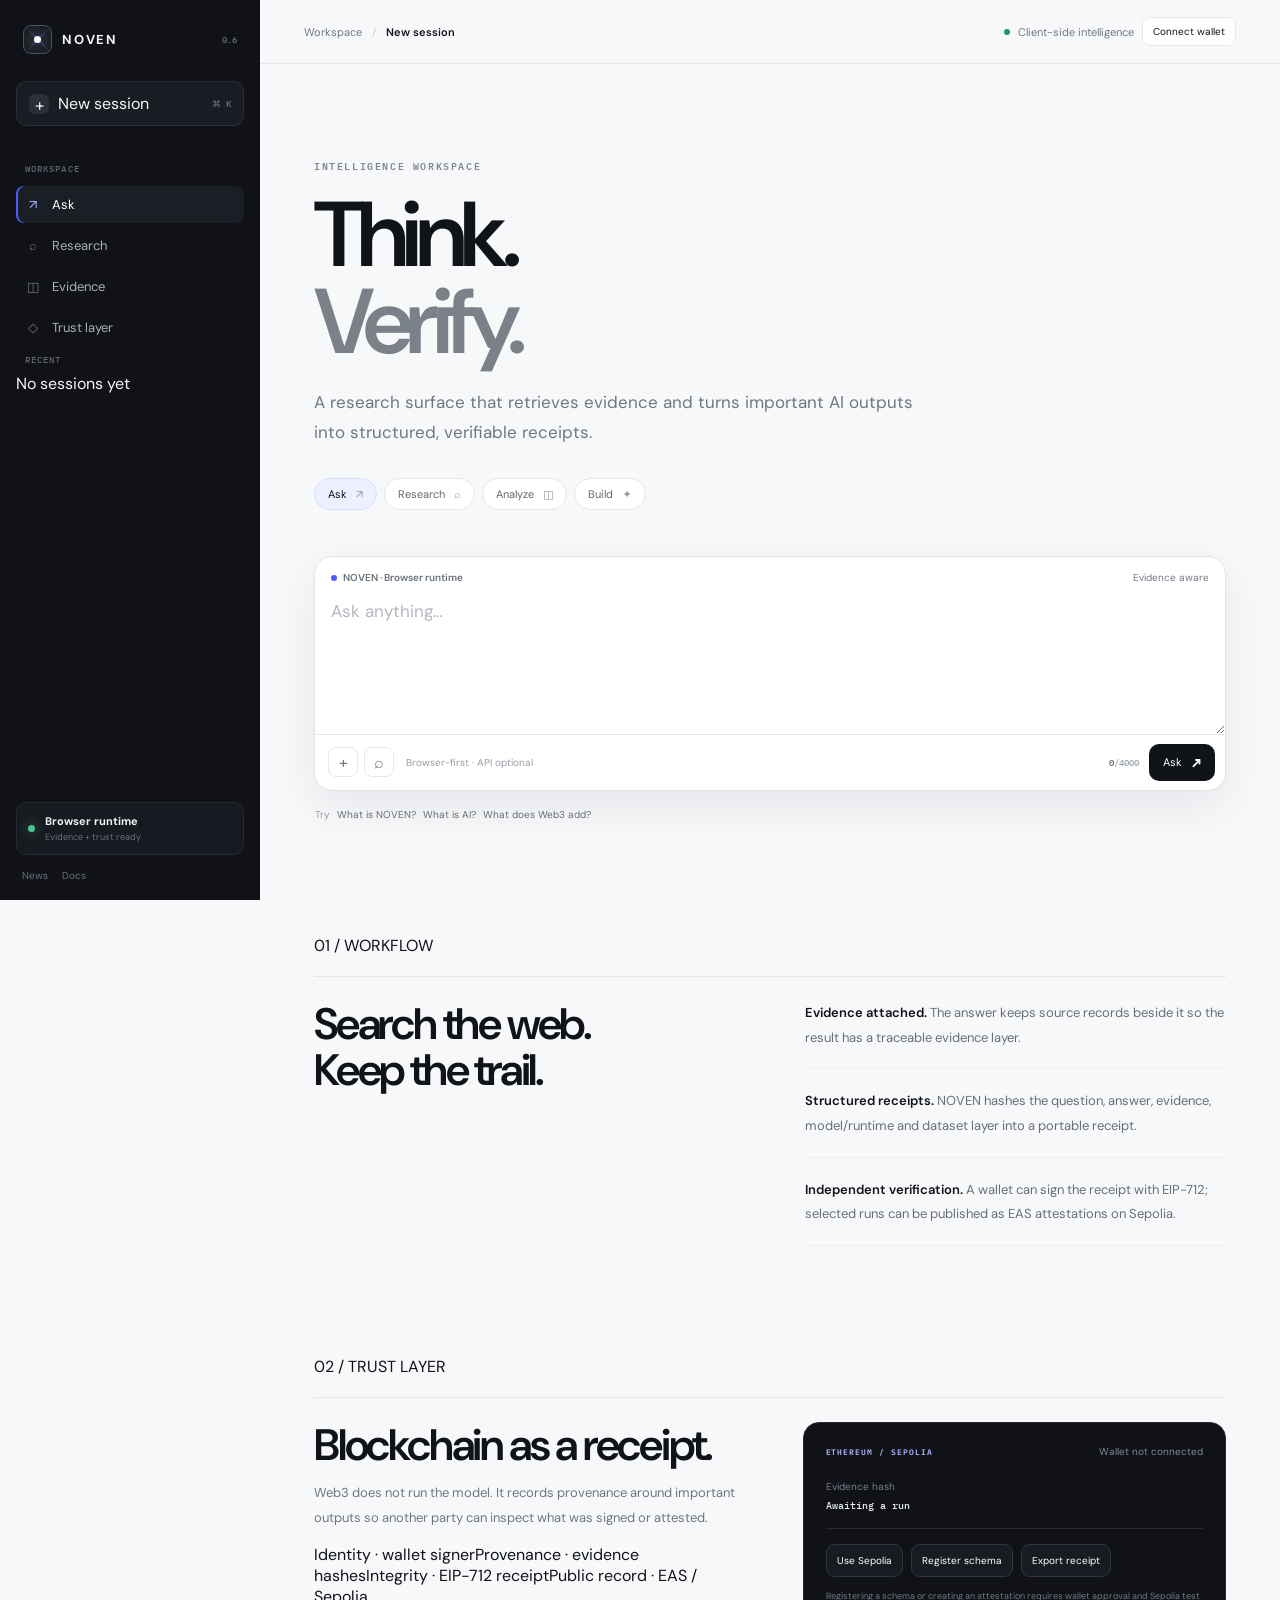
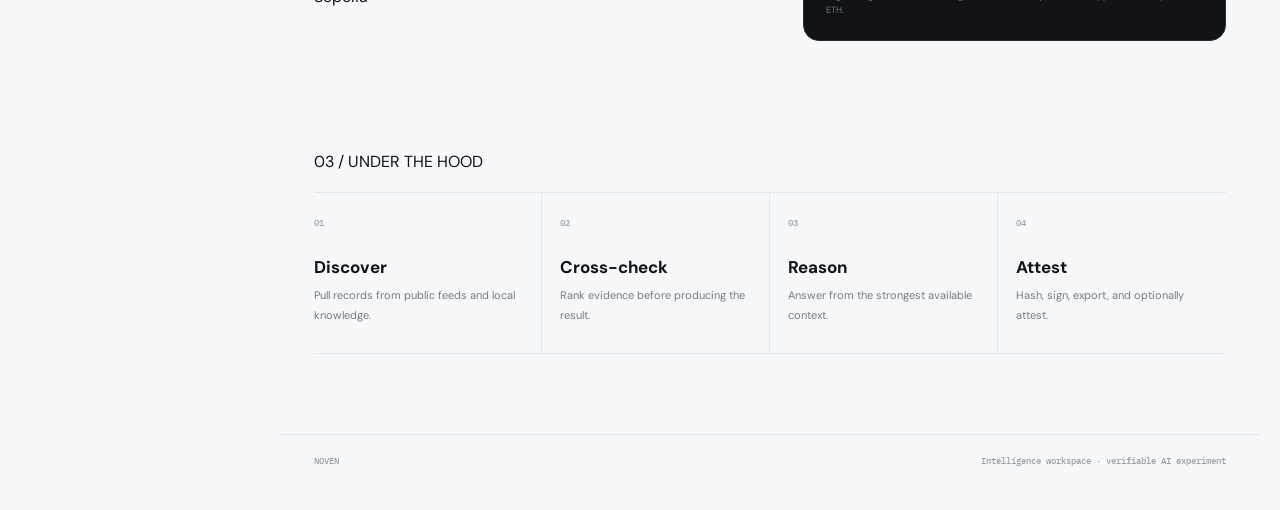
==== ai/site/index.html @ f11c4ee5 "feat(ai): expose NOVEN Web3 trust workflow in workspace" ====
<!doctype html>
<html lang="en" dir="ltr">
<head>
  <meta charset="utf-8">
  <meta name="viewport" content="width=device-width,initial-scale=1,viewport-fit=cover">
  <meta name="theme-color" content="#f7f8fa">
  <meta name="description" content="NOVEN — an intelligence workspace for asking, researching and verifying information.">
  <title>NOVEN — Intelligence Workspace</title>
  <link rel="preconnect" href="https://fonts.googleapis.com">
  <link rel="preconnect" href="https://fonts.gstatic.com" crossorigin>
  <link href="https://fonts.googleapis.com/css2?family=DM+Sans:wght@400;500;600;700&family=IBM+Plex+Mono:wght@400;500;600&display=swap" rel="stylesheet">
  <link rel="stylesheet" href="styles.css?v=20260914-12">
</head>
<body>
  <div class="app-shell">
    <aside class="sidebar" aria-label="Workspace navigation">
      <div class="brand-row"><a class="brand" href="./" aria-label="NOVEN home"><span class="brand-mark" aria-hidden="true"><span></span></span><span class="brand-word">NOVEN</span></a><span class="version">0.6</span></div>
      <button class="new-chat" type="button"><span class="plus">+</span><span>New session</span><kbd>⌘ K</kbd></button>
      <nav class="side-nav"><span class="nav-caption">WORKSPACE</span><a class="nav-item active" href="#ask"><span class="nav-icon">↗</span>Ask</a><a class="nav-item" href="#research"><span class="nav-icon">⌕</span>Research</a><a class="nav-item" href="#evidence"><span class="nav-icon">◫</span>Evidence</a><a class="nav-item" href="#web3"><span class="nav-icon">◇</span>Trust layer</a></nav>
      <div class="history-block"><div class="nav-caption">RECENT</div><div class="history-list"><span class="history-empty">No sessions yet</span></div></div>
      <div class="sidebar-bottom"><div class="system-card"><span class="pulse"></span><div><strong>Browser runtime</strong><small>Evidence + trust ready</small></div></div><div class="mini-links"><a href="../../">News</a><a href="README-CONNECTION.md">Docs</a></div></div>
    </aside>
    <main class="main">
      <header class="topbar"><div class="crumb"><span>Workspace</span><b>/</b><strong>New session</strong></div><div class="top-actions"><span class="secure-dot"></span><span>Client-side intelligence</span><button id="walletButton" type="button" class="wallet-button">Connect wallet</button></div></header>
      <section class="hero" id="ask"><div class="eyebrow">INTELLIGENCE WORKSPACE</div><h1>Think.<br><span>Verify.</span></h1><p>A research surface that retrieves evidence and turns important AI outputs into structured, verifiable receipts.</p><div class="mode-row" role="tablist" aria-label="Modes"><button class="mode active" type="button" data-prefix="">Ask <span>↗</span></button><button class="mode" type="button" data-prefix="Research this: ">Research <span>⌕</span></button><button class="mode" type="button" data-prefix="Analyze this: ">Analyze <span>◫</span></button><button class="mode" type="button" data-prefix="Build a plan for: ">Build <span>✦</span></button></div></section>
      <section class="composer-wrap"><form id="chatForm" class="composer"><div class="composer-head"><span class="model-chip"><span class="model-dot"></span>NOVEN · Browser runtime</span><span class="context-chip">Evidence aware</span></div><textarea id="question" maxlength="4000" placeholder="Ask anything…" required></textarea><div class="composer-footer"><div class="composer-tools"><button type="button" class="tool-button" title="Attach">+</button><button type="button" class="tool-button" title="Search">⌕</button><span class="helper">Browser-first · API optional</span></div><div class="send-side"><span class="counter"><b id="charCount">0</b>/4000</span><button id="send" type="submit" class="send-button"><span>Ask</span><b>↗</b></button></div></div></form><div class="suggestions" aria-label="Examples"><span>Try</span><button type="button" class="suggestion" data-question="What is NOVEN?">What is NOVEN?</button><button type="button" class="suggestion" data-question="What is artificial intelligence?">What is AI?</button><button type="button" class="suggestion" data-question="What does Web3 add here?">What does Web3 add?</button></div></section>
      <section id="result" class="response-panel hidden" aria-live="polite"><div class="response-main"><div class="response-meta"><span class="label">RESPONSE</span><span>Live run</span></div><div id="answer" class="answer"></div></div><aside class="evidence" id="evidence"><div class="evidence-head"><span>Evidence</span><small id="evidenceState">SOURCES</small></div><div id="sources" class="sources"></div></aside><div class="verification-strip"><div><span class="verification-label">OUTPUT HASH</span><code id="verificationHash">generating…</code></div><button id="verifyWalletButton" type="button">Sign EIP-712</button><button id="downloadReceiptButton" type="button">Receipt</button><button id="anchorButton" type="button">Attest EAS</button><div><span class="verification-label">TRUST</span><code id="verificationSignature">—</code></div></div></section>
      <section id="research" class="section-block"><div class="section-kicker">01 / WORKFLOW</div><div class="section-layout"><div><h2>Search the web.<br>Keep the trail.</h2></div><div class="principles"><p><strong>Evidence attached.</strong> The answer keeps source records beside it so the result has a traceable evidence layer.</p><p><strong>Structured receipts.</strong> NOVEN hashes the question, answer, evidence, model/runtime and dataset layer into a portable receipt.</p><p><strong>Independent verification.</strong> A wallet can sign the receipt with EIP-712; selected runs can be published as EAS attestations on Sepolia.</p></div></div></section>
      <section id="web3" class="web3-section"><div class="section-kicker">02 / TRUST LAYER</div><div class="web3-grid"><div><h2>Blockchain as a receipt.</h2><p>Web3 does not run the model. It records provenance around important outputs so another party can inspect what was signed or attested.</p><div class="web3-trust-list"><span>Identity · wallet signer</span><span>Provenance · evidence hashes</span><span>Integrity · EIP-712 receipt</span><span>Public record · EAS / Sepolia</span></div></div><div class="web3-card"><div class="web3-top"><span class="chain-pill">ETHEREUM / SEPOLIA</span><span id="web3Status" data-tone="neutral">Wallet not connected</span></div><div class="web3-line"><span>Evidence hash</span><code id="web3Hash">Awaiting a run</code></div><div class="web3-actions"><button id="sepoliaButton" type="button">Use Sepolia</button><button id="registerSchemaButton" type="button">Register schema</button><button id="downloadReceiptButton2" type="button">Export receipt</button></div><small>Registering a schema or creating an attestation requires wallet approval and Sepolia test ETH.</small></div></div></section>
      <section id="system" class="system-section"><div class="section-kicker">03 / UNDER THE HOOD</div><div class="system-grid"><div><div class="system-number">01</div><h3>Discover</h3><p>Pull records from public feeds and local knowledge.</p></div><div><div class="system-number">02</div><h3>Cross-check</h3><p>Rank evidence before producing the result.</p></div><div><div class="system-number">03</div><h3>Reason</h3><p>Answer from the strongest available context.</p></div><div><div class="system-number">04</div><h3>Attest</h3><p>Hash, sign, export, and optionally attest.</p></div></div></section>
      <footer><span>NOVEN</span><span>Intelligence workspace · verifiable AI experiment</span></footer>
    </main>
  </div>
  <script src="app-config.js?v=20260914-12"></script><script src="settings.js?v=20260914-12"></script><script src="app.js?v=20260914-12"></script><script src="web3.js?v=20260914-12"></script>
  <script>
    window.addEventListener('load', () => {
      const mirror = document.getElementById('downloadReceiptButton2');
      const primary = document.getElementById('downloadReceiptButton');
      mirror?.addEventListener('click', () => primary?.click());
    });
  </script>
</body>
</html>
---- ai/site/styles.css ----
:root{--bg:#f7f8fa;--surface:#fff;--surface-2:#f1f3f6;--ink:#101318;--muted:#707780;--faint:#9aa1aa;--line:#e4e7eb;--accent:#4b5cff;--accent-2:#7885ff;--accent-soft:#eef0ff;--good:#1a9a65;--shadow:0 16px 45px rgba(16,19,24,.07)}*{box-sizing:border-box}html{scroll-behavior:smooth}body{margin:0;min-height:100vh;background:var(--bg);color:var(--ink);font-family:"DM Sans",system-ui,-apple-system,"Segoe UI",sans-serif}button,a,textarea{font:inherit}.app-shell{min-height:100vh;display:grid;grid-template-columns:260px 1fr}.sidebar{background:#101217;color:#f4f6f8;padding:22px 16px 18px;display:flex;flex-direction:column;position:sticky;top:0;height:100vh}.brand-row{display:flex;align-items:center;justify-content:space-between;padding:3px 7px 24px}.brand{display:flex;align-items:center;gap:10px;text-decoration:none;color:inherit}.brand-mark{width:29px;height:29px;display:grid;place-items:center;border:1px solid #4b5260;border-radius:8px;background:#181b21;position:relative;overflow:hidden}.brand-mark:before,.brand-mark:after{content:"";position:absolute;background:linear-gradient(90deg,transparent,var(--accent),transparent);height:1px;width:34px;transform:rotate(45deg);opacity:.9}.brand-mark:after{transform:rotate(-45deg)}.brand-mark span{width:7px;height:7px;border-radius:50%;background:#fff;z-index:2;box-shadow:0 0 14px rgba(255,255,255,.65)}.brand-word{font-weight:700;letter-spacing:.14em;font-size:13px}.version{font:500 9px/1 "IBM Plex Mono",monospace;color:#676f7b}.new-chat{width:100%;margin:3px 0 29px;border:1px solid #292e38;background:#191c22;color:#f4f6f8;border-radius:10px;padding:11px 12px;display:flex;align-items:center;gap:9px;text-align:left;cursor:pointer}.new-chat:hover{background:#20242b}.new-chat .plus{width:20px;height:20px;display:grid;place-items:center;border-radius:6px;background:#2a2f3a;font-size:17px}.new-chat kbd{margin-left:auto;color:#707887;font:500 9px "IBM Plex Mono",monospace}.side-nav{display:grid;gap:4px}.nav-caption{font:500 9px "IBM Plex Mono",monospace;letter-spacing:.12em;color:#5f6672;padding:8px 9px}.nav-item{display:flex;align-items:center;gap:11px;color:#aab0ba;text-decoration:none;padding:10px 9px;border-radius:8px;font-size:13px}.nav-item:hover,.nav-item.active{background:#1a1e25;color:#fff}.nav-item.active{box-shadow:inset 2px 0 0 var(--accent)}.nav-icon{width:16px;color:#6f7784;text-align:center}.nav-item.active .nav-icon{color:#aab3ff}.sidebar-bottom{margin-top:auto}.system-card{display:flex;align-items:center;gap:10px;border:1px solid #252a33;background:#171a20;border-radius:10px;padding:11px}.system-card strong,.system-card small{display:block}.system-card strong{font-size:11px}.system-card small{margin-top:3px;font-size:9px;color:#69717d}.pulse{width:7px;height:7px;border-radius:50%;background:#49c58e;box-shadow:0 0 12px rgba(73,197,142,.7)}.mini-links{display:flex;gap:14px;padding:14px 6px 0}.mini-links a{color:#69717d;text-decoration:none;font-size:10px}.main{min-width:0}.topbar{height:64px;border-bottom:1px solid var(--line);display:flex;align-items:center;justify-content:space-between;padding:0 44px;color:var(--muted);font-size:11px;background:rgba(247,248,250,.92);backdrop-filter:blur(12px);position:sticky;top:0;z-index:10}.crumb{display:flex;align-items:center;gap:10px}.crumb b{color:#c6cad0;font-weight:400}.crumb strong{color:var(--ink);font-weight:600}.top-actions{display:flex;align-items:center;gap:8px}.secure-dot{width:6px;height:6px;border-radius:50%;background:var(--good)}.wallet-button{border:1px solid var(--line);background:var(--surface);border-radius:8px;padding:7px 10px;color:var(--ink);font-size:10px;cursor:pointer}.wallet-button:hover{border-color:#c9ced6;background:#fbfbfc}.hero{max-width:980px;margin:0 auto;padding:92px 34px 46px}.eyebrow{font:600 10px "IBM Plex Mono",monospace;letter-spacing:.16em;color:#818892}.hero h1{font-size:clamp(55px,8vw,92px);line-height:.95;letter-spacing:-.07em;margin:18px 0 20px;font-weight:600}.hero h1 span{color:#7b8189}.hero p{max-width:620px;margin:0;color:var(--muted);font-size:17px;line-height:1.8}.mode-row{display:flex;gap:7px;margin-top:30px;flex-wrap:wrap}.mode{border:1px solid var(--line);background:var(--surface);color:#626871;border-radius:999px;padding:8px 13px;font-size:11px;cursor:pointer}.mode:hover{border-color:#c9ced5;color:var(--ink)}.mode.active{color:var(--ink);background:var(--accent-soft);border-color:#d9ddff}.mode span{color:#8e97a2;margin-left:6px}.composer-wrap{max-width:980px;margin:0 auto;padding:0 34px}.composer{background:var(--surface);border:1px solid #dfe2e7;border-radius:18px;box-shadow:var(--shadow);overflow:hidden}.composer-head{display:flex;justify-content:space-between;align-items:center;padding:14px 16px 0}.model-chip,.context-chip{font-size:10px;color:#69717a}.model-chip{font-weight:600}.model-dot{display:inline-block;width:6px;height:6px;border-radius:50%;background:var(--accent);margin-right:6px}.context-chip{color:#717883}.composer textarea{display:block;width:100%;min-height:150px;border:0;outline:0;resize:vertical;background:transparent;padding:12px 16px 4px;color:var(--ink);font-size:17px;line-height:1.8}.composer textarea::placeholder{color:#b2b7be}.composer-footer{border-top:1px solid var(--line);display:flex;justify-content:space-between;align-items:center;padding:9px 10px 9px 13px}.composer-tools{display:flex;align-items:center;gap:6px}.tool-button{width:30px;height:30px;border:1px solid var(--line);border-radius:8px;background:#fff;color:#6e7580;cursor:pointer}.helper{margin-left:6px;color:#979da5;font-size:10px}.send-side{display:flex;align-items:center;gap:10px}.counter{font:500 9px "IBM Plex Mono",monospace;color:#9ba1a9}.counter b{color:#6e7580}.send-button{border:0;border-radius:10px;background:var(--ink);color:#fff;padding:9px 14px;display:flex;align-items:center;gap:10px;cursor:pointer;font-size:11px}.send-button:hover{background:#252a31}.send-button:disabled{opacity:.5;cursor:wait}.send-button b{font:700 15px "IBM Plex Mono",monospace}.suggestions{display:flex;gap:7px;align-items:center;flex-wrap:wrap;padding:13px 1px 0}.suggestions>span{color:#969da5;font-size:10px}.suggestion{border:0;background:none;padding:4px 0;color:#656c75;font-size:10px;cursor:pointer}.suggestion:hover{color:var(--accent);text-decoration:underline}.response-panel{max-width:980px;margin:46px auto 0;padding:0 34px 2px;display:grid;grid-template-columns:1fr 285px;gap:34px}.response-main{background:#fff;border:1px solid var(--line);border-radius:16px;padding:25px 26px;min-height:220px}.response-meta,.evidence-head{display:flex;justify-content:space-between;align-items:center}.response-meta{color:#9399a2;font-size:10px;padding-bottom:16px;border-bottom:1px solid var(--line)}.label{font:600 9px "IBM Plex Mono",monospace;color:#6e7580;letter-spacing:.12em}.answer{font-size:16px;line-height:1.95;padding-top:20px;white-space:pre-wrap}.evidence{background:#fbfbfc;border:1px solid var(--line);border-radius:16px;padding:18px 17px}.evidence-head{font-size:12px;font-weight:600;padding-bottom:13px;border-bottom:1px solid var(--line)}.evidence-head small{font:500 8px "IBM Plex Mono",monospace;color:#9aa0a8;letter-spacing:.12em}.sources{display:grid}.source{padding:13px 0;border-bottom:1px solid var(--line)}.source a{display:block;color:var(--ink);font-size:11px;font-weight:600;text-decoration:none}.source a:hover{color:var(--accent)}.source small{display:block;color:#949aa3;font-size:9px;line-height:1.7;margin-top:4px}.verification-strip{grid-column:1/-1;display:grid;grid-template-columns:1.4fr 1fr 1.4fr;gap:10px;align-items:center;border:1px solid var(--line);border-radius:14px;background:#f2f4f7;padding:12px}.verification-strip>div{min-width:0}.verification-label{display:block;font:500 8px "IBM Plex Mono",monospace;color:#858c96;letter-spacing:.12em;margin-bottom:5px}.verification-strip code{display:block;font:500 9px "IBM Plex Mono",monospace;color:#4d5560;overflow:hidden;text-overflow:ellipsis;white-space:nowrap}.verification-strip button,.web3-actions button{border:1px solid #d9dde3;border-radius:9px;background:#fff;color:var(--ink);padding:9px 10px;font-size:10px;cursor:pointer}.verification-strip button:hover,.web3-actions button:hover{border-color:#bfc6ff;background:#fafaff}.section-block,.system-section,.web3-section{max-width:980px;margin:110px auto 0;padding:0 34px}.section-layout{display:grid;grid-template-columns:1fr 1fr;gap:70px;margin-top:20px;padding-top:24px;border-top:1px solid var(--line)}.section-layout h2,.web3-grid h2{font-size:44px;line-height:1.05;letter-spacing:-.05em;margin:0;font-weight:600}.principles{display:grid;gap:20px}.principles p{margin:0;color:#686f78;font-size:13px;line-height:1.9;padding-bottom:18px;border-bottom:1px solid #eceef1}.principles strong{color:var(--ink);font-weight:600}.web3-grid{display:grid;grid-template-columns:1fr 1fr;gap:65px;margin-top:20px;padding-top:24px;border-top:1px solid var(--line)}.web3-grid>div>p{color:#707780;font-size:13px;line-height:1.9;max-width:480px}.web3-card{background:#101217;color:#f4f6f8;border-radius:16px;padding:22px;border:1px solid #252a33}.web3-top{display:flex;justify-content:space-between;align-items:center;gap:10px;margin-bottom:22px}.chain-pill{font:600 8px "IBM Plex Mono",monospace;letter-spacing:.12em;color:#adb5ff}.web3-top>span:last-child{font-size:10px;color:#7f8996}.web3-line{display:grid;gap:6px;padding-bottom:16px;border-bottom:1px solid #252a33}.web3-line>span{font-size:10px;color:#77808d}.web3-line code{font:500 10px "IBM Plex Mono",monospace;color:#e7ebef;overflow:hidden;text-overflow:ellipsis}.web3-actions{display:flex;gap:8px;margin-top:15px}.web3-actions button{background:#181c22;color:#fff;border-color:#303641}.web3-actions small{color:#6f7784}.web3-card small{display:block;margin-top:12px;color:#717985;font-size:9px;line-height:1.6}.system-section{padding-bottom:80px}.system-grid{display:grid;grid-template-columns:repeat(4,1fr);margin-top:20px;border-top:1px solid var(--line);border-bottom:1px solid var(--line)}.system-grid>div{padding:24px 18px 28px;border-right:1px solid var(--line)}.system-grid>div:first-child{padding-left:0}.system-grid>div:last-child{border-right:0}.system-number{font:500 9px "IBM Plex Mono",monospace;color:#a0a6ae}.system-grid h3{font-size:17px;margin:28px 0 8px}.system-grid p{margin:0;color:#747b84;font-size:11px;line-height:1.8}.system-section+footer{max-width:980px;margin:0 auto;padding:20px 34px 44px;border-top:1px solid var(--line);display:flex;justify-content:space-between;color:#999fa7;font:500 9px "IBM Plex Mono",monospace}.empty-evidence{font-size:10px;color:#9aa0a8;padding-top:14px}.hidden{display:none}@media(max-width:980px){.app-shell{grid-template-columns:72px 1fr}.sidebar{padding:18px 10px}.brand-word,.version,.new-chat span:not(.plus),.new-chat kbd,.nav-caption{display:none}.brand-row{justify-content:center}.brand{gap:0}.new-chat{justify-content:center;padding:10px;margin-bottom:24px}.new-chat .plus{font-size:18px}.nav-item{justify-content:center;padding:11px 8px;font-size:0}.nav-item .nav-icon{font-size:14px}.system-card{justify-content:center}.system-card div,.mini-links{display:none}.topbar{padding:0 24px}.hero,.composer-wrap,.response-panel,.section-block,.system-section,.web3-section{padding-left:24px;padding-right:24px}.response-panel{grid-template-columns:1fr}.verification-strip{grid-template-columns:1fr}.web3-grid{grid-template-columns:1fr}.system-grid{grid-template-columns:repeat(2,1fr)}.system-grid>div:nth-child(2){border-right:0}.system-grid>div:nth-child(3){border-top:1px solid var(--line);padding-left:0}.system-grid>div:nth-child(4){border-top:1px solid var(--line)}}@media(max-width:680px){.hero{padding-top:58px}.hero h1{font-size:56px}.hero p{font-size:15px}.section-layout{grid-template-columns:1fr;gap:28px}.section-layout h2,.web3-grid h2{font-size:36px}.system-grid{grid-template-columns:1fr}.system-grid>div{border-right:0!important;border-top:1px solid var(--line)}.system-grid>div:first-child{border-top:0}.composer textarea{min-height:125px}.helper{display:none}.composer-footer{align-items:flex-end;gap:12px}.response-panel{margin-top:32px}.top-actions>span:not(.secure-dot){display:none}.wallet-button{padding:6px 8px}.verification-strip{padding:11px}.web3-actions{flex-wrap:wrap}}
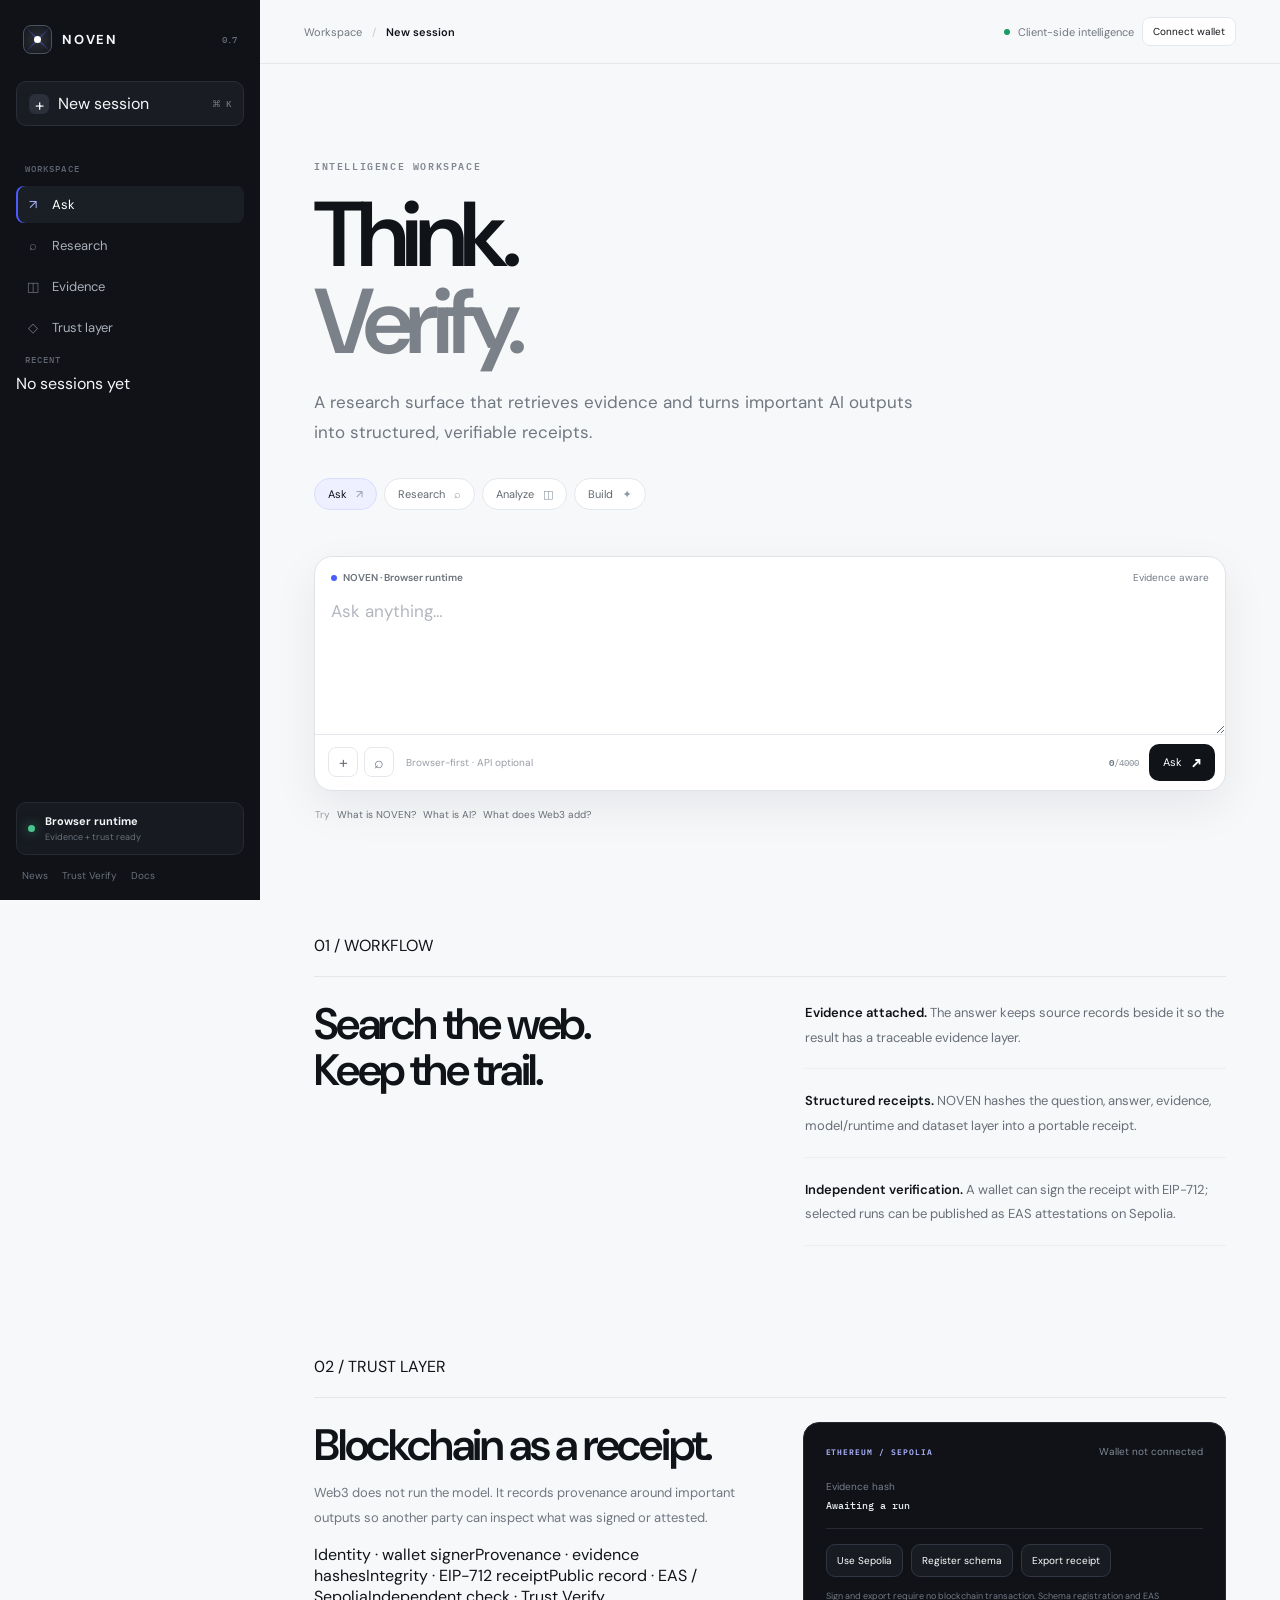
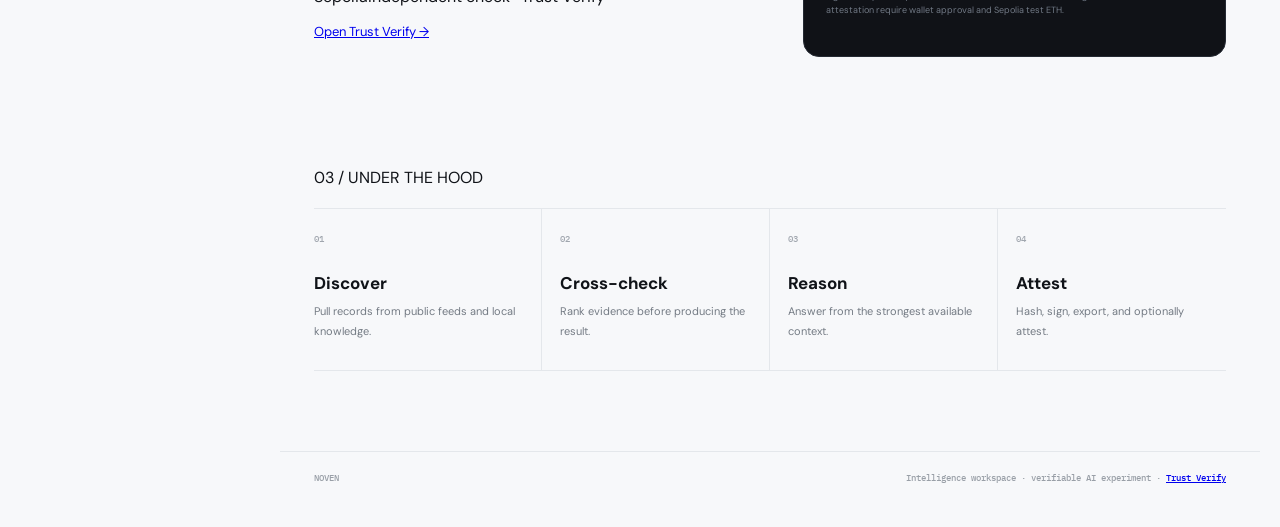
==== commit 75672b54: "feat(ai): connect NOVEN workspace to Trust Verify experience" ====
--- a/ai/site/index.html
+++ b/ai/site/index.html
@@ -9,16 +9,16 @@
   <link rel="preconnect" href="https://fonts.googleapis.com">
   <link rel="preconnect" href="https://fonts.gstatic.com" crossorigin>
   <link href="https://fonts.googleapis.com/css2?family=DM+Sans:wght@400;500;600;700&family=IBM+Plex+Mono:wght@400;500;600&display=swap" rel="stylesheet">
-  <link rel="stylesheet" href="styles.css?v=20260914-12">
+  <link rel="stylesheet" href="styles.css?v=20260914-13">
 </head>
 <body>
   <div class="app-shell">
     <aside class="sidebar" aria-label="Workspace navigation">
-      <div class="brand-row"><a class="brand" href="./" aria-label="NOVEN home"><span class="brand-mark" aria-hidden="true"><span></span></span><span class="brand-word">NOVEN</span></a><span class="version">0.6</span></div>
+      <div class="brand-row"><a class="brand" href="./" aria-label="NOVEN home"><span class="brand-mark" aria-hidden="true"><span></span></span><span class="brand-word">NOVEN</span></a><span class="version">0.7</span></div>
       <button class="new-chat" type="button"><span class="plus">+</span><span>New session</span><kbd>⌘ K</kbd></button>
       <nav class="side-nav"><span class="nav-caption">WORKSPACE</span><a class="nav-item active" href="#ask"><span class="nav-icon">↗</span>Ask</a><a class="nav-item" href="#research"><span class="nav-icon">⌕</span>Research</a><a class="nav-item" href="#evidence"><span class="nav-icon">◫</span>Evidence</a><a class="nav-item" href="#web3"><span class="nav-icon">◇</span>Trust layer</a></nav>
       <div class="history-block"><div class="nav-caption">RECENT</div><div class="history-list"><span class="history-empty">No sessions yet</span></div></div>
-      <div class="sidebar-bottom"><div class="system-card"><span class="pulse"></span><div><strong>Browser runtime</strong><small>Evidence + trust ready</small></div></div><div class="mini-links"><a href="../../">News</a><a href="README-CONNECTION.md">Docs</a></div></div>
+      <div class="sidebar-bottom"><div class="system-card"><span class="pulse"></span><div><strong>Browser runtime</strong><small>Evidence + trust ready</small></div></div><div class="mini-links"><a href="../../">News</a><a href="trust.html">Trust Verify</a><a href="README-CONNECTION.md">Docs</a></div></div>
     </aside>
     <main class="main">
       <header class="topbar"><div class="crumb"><span>Workspace</span><b>/</b><strong>New session</strong></div><div class="top-actions"><span class="secure-dot"></span><span>Client-side intelligence</span><button id="walletButton" type="button" class="wallet-button">Connect wallet</button></div></header>
@@ -26,18 +26,11 @@
       <section class="composer-wrap"><form id="chatForm" class="composer"><div class="composer-head"><span class="model-chip"><span class="model-dot"></span>NOVEN · Browser runtime</span><span class="context-chip">Evidence aware</span></div><textarea id="question" maxlength="4000" placeholder="Ask anything…" required></textarea><div class="composer-footer"><div class="composer-tools"><button type="button" class="tool-button" title="Attach">+</button><button type="button" class="tool-button" title="Search">⌕</button><span class="helper">Browser-first · API optional</span></div><div class="send-side"><span class="counter"><b id="charCount">0</b>/4000</span><button id="send" type="submit" class="send-button"><span>Ask</span><b>↗</b></button></div></div></form><div class="suggestions" aria-label="Examples"><span>Try</span><button type="button" class="suggestion" data-question="What is NOVEN?">What is NOVEN?</button><button type="button" class="suggestion" data-question="What is artificial intelligence?">What is AI?</button><button type="button" class="suggestion" data-question="What does Web3 add here?">What does Web3 add?</button></div></section>
       <section id="result" class="response-panel hidden" aria-live="polite"><div class="response-main"><div class="response-meta"><span class="label">RESPONSE</span><span>Live run</span></div><div id="answer" class="answer"></div></div><aside class="evidence" id="evidence"><div class="evidence-head"><span>Evidence</span><small id="evidenceState">SOURCES</small></div><div id="sources" class="sources"></div></aside><div class="verification-strip"><div><span class="verification-label">OUTPUT HASH</span><code id="verificationHash">generating…</code></div><button id="verifyWalletButton" type="button">Sign EIP-712</button><button id="downloadReceiptButton" type="button">Receipt</button><button id="anchorButton" type="button">Attest EAS</button><div><span class="verification-label">TRUST</span><code id="verificationSignature">—</code></div></div></section>
       <section id="research" class="section-block"><div class="section-kicker">01 / WORKFLOW</div><div class="section-layout"><div><h2>Search the web.<br>Keep the trail.</h2></div><div class="principles"><p><strong>Evidence attached.</strong> The answer keeps source records beside it so the result has a traceable evidence layer.</p><p><strong>Structured receipts.</strong> NOVEN hashes the question, answer, evidence, model/runtime and dataset layer into a portable receipt.</p><p><strong>Independent verification.</strong> A wallet can sign the receipt with EIP-712; selected runs can be published as EAS attestations on Sepolia.</p></div></div></section>
-      <section id="web3" class="web3-section"><div class="section-kicker">02 / TRUST LAYER</div><div class="web3-grid"><div><h2>Blockchain as a receipt.</h2><p>Web3 does not run the model. It records provenance around important outputs so another party can inspect what was signed or attested.</p><div class="web3-trust-list"><span>Identity · wallet signer</span><span>Provenance · evidence hashes</span><span>Integrity · EIP-712 receipt</span><span>Public record · EAS / Sepolia</span></div></div><div class="web3-card"><div class="web3-top"><span class="chain-pill">ETHEREUM / SEPOLIA</span><span id="web3Status" data-tone="neutral">Wallet not connected</span></div><div class="web3-line"><span>Evidence hash</span><code id="web3Hash">Awaiting a run</code></div><div class="web3-actions"><button id="sepoliaButton" type="button">Use Sepolia</button><button id="registerSchemaButton" type="button">Register schema</button><button id="downloadReceiptButton2" type="button">Export receipt</button></div><small>Registering a schema or creating an attestation requires wallet approval and Sepolia test ETH.</small></div></div></section>
+      <section id="web3" class="web3-section"><div class="section-kicker">02 / TRUST LAYER</div><div class="web3-grid"><div><h2>Blockchain as a receipt.</h2><p>Web3 does not run the model. It records provenance around important outputs so another party can inspect what was signed or attested.</p><div class="web3-trust-list"><span>Identity · wallet signer</span><span>Provenance · evidence hashes</span><span>Integrity · EIP-712 receipt</span><span>Public record · EAS / Sepolia</span><span>Independent check · Trust Verify</span></div><p><a href="trust.html">Open Trust Verify →</a></p></div><div class="web3-card"><div class="web3-top"><span class="chain-pill">ETHEREUM / SEPOLIA</span><span id="web3Status" data-tone="neutral">Wallet not connected</span></div><div class="web3-line"><span>Evidence hash</span><code id="web3Hash">Awaiting a run</code></div><div class="web3-actions"><button id="sepoliaButton" type="button">Use Sepolia</button><button id="registerSchemaButton" type="button">Register schema</button><button id="downloadReceiptButton2" type="button">Export receipt</button></div><small>Sign and export require no blockchain transaction. Schema registration and EAS attestation require wallet approval and Sepolia test ETH.</small></div></div></section>
       <section id="system" class="system-section"><div class="section-kicker">03 / UNDER THE HOOD</div><div class="system-grid"><div><div class="system-number">01</div><h3>Discover</h3><p>Pull records from public feeds and local knowledge.</p></div><div><div class="system-number">02</div><h3>Cross-check</h3><p>Rank evidence before producing the result.</p></div><div><div class="system-number">03</div><h3>Reason</h3><p>Answer from the strongest available context.</p></div><div><div class="system-number">04</div><h3>Attest</h3><p>Hash, sign, export, and optionally attest.</p></div></div></section>
-      <footer><span>NOVEN</span><span>Intelligence workspace · verifiable AI experiment</span></footer>
+      <footer><span>NOVEN</span><span>Intelligence workspace · verifiable AI experiment · <a href="trust.html">Trust Verify</a></span></footer>
     </main>
   </div>
-  <script src="app-config.js?v=20260914-12"></script><script src="settings.js?v=20260914-12"></script><script src="app.js?v=20260914-12"></script><script src="web3.js?v=20260914-12"></script>
-  <script>
-    window.addEventListener('load', () => {
-      const mirror = document.getElementById('downloadReceiptButton2');
-      const primary = document.getElementById('downloadReceiptButton');
-      mirror?.addEventListener('click', () => primary?.click());
-    });
-  </script>
+  <script src="app-config.js?v=20260914-13"></script><script src="settings.js?v=20260914-13"></script><script src="app.js?v=20260914-13"></script><script src="web3.js?v=20260914-13"></script>
 </body>
 </html>
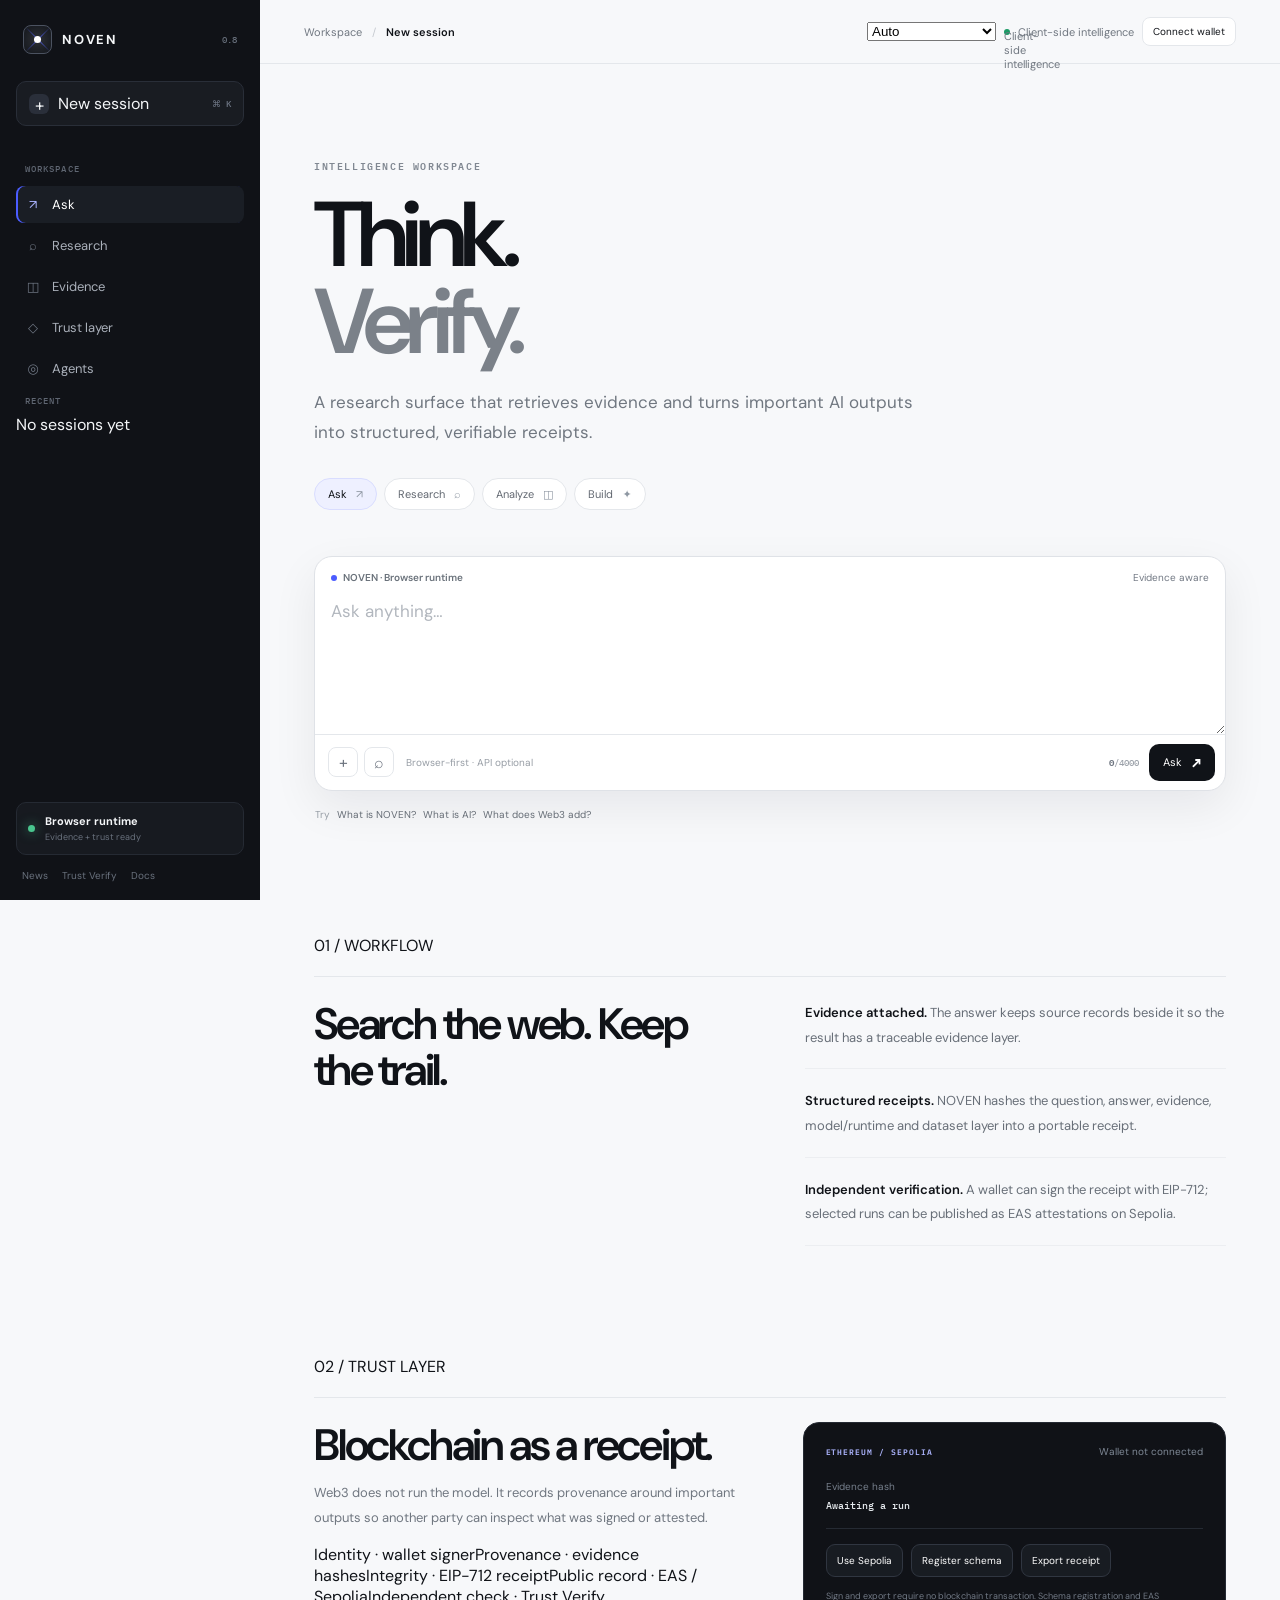
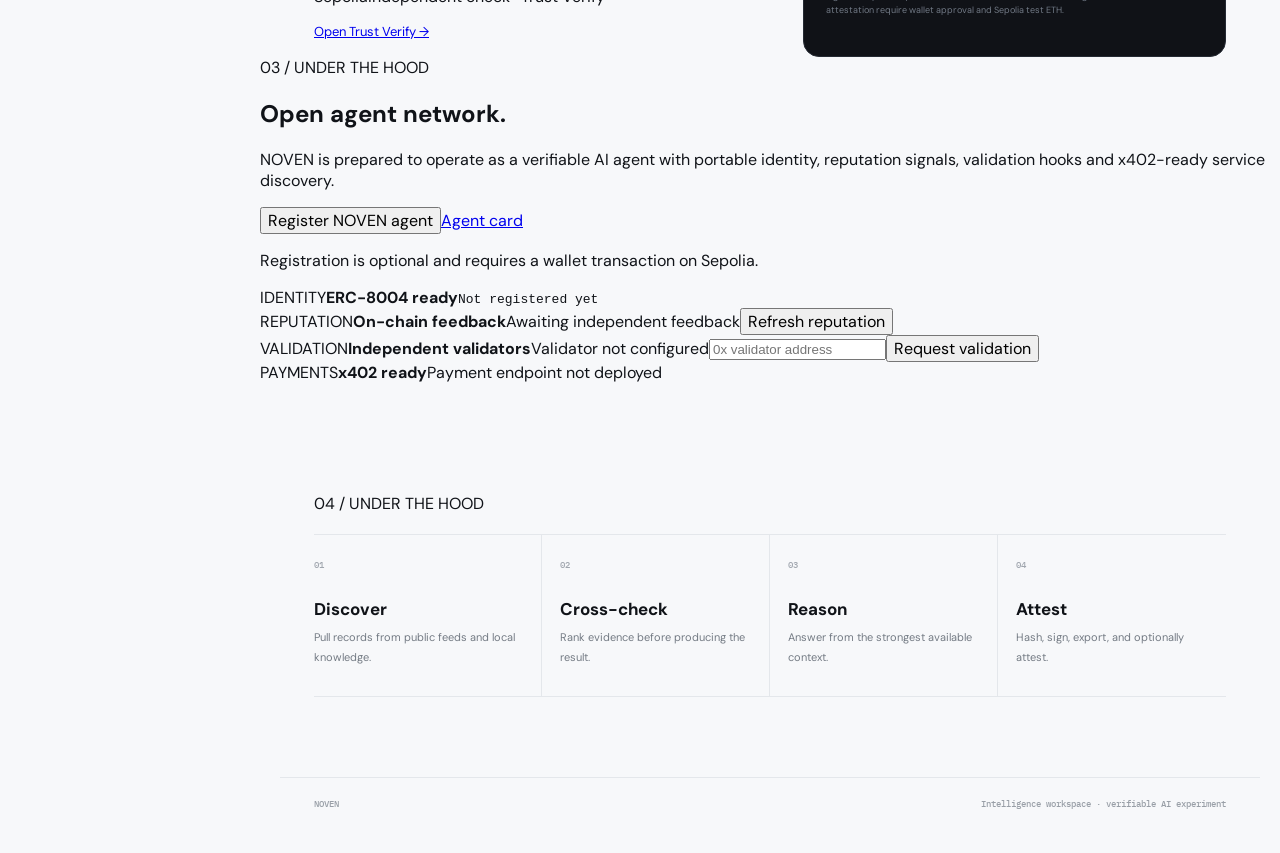
==== commit 952271e7: "feat(noven): add multilingual UI and agent network" ====
--- a/ai/site/index.html
+++ b/ai/site/index.html
@@ -4,33 +4,34 @@
   <meta charset="utf-8">
   <meta name="viewport" content="width=device-width,initial-scale=1,viewport-fit=cover">
   <meta name="theme-color" content="#f7f8fa">
-  <meta name="description" content="NOVEN — an intelligence workspace for asking, researching and verifying information.">
-  <title>NOVEN — Intelligence Workspace</title>
+  <meta name="description" content="NOVEN — a multilingual verifiable intelligence workspace and AI agent network.">
+  <title>NOVEN — Verifiable Intelligence</title>
   <link rel="preconnect" href="https://fonts.googleapis.com">
   <link rel="preconnect" href="https://fonts.gstatic.com" crossorigin>
   <link href="https://fonts.googleapis.com/css2?family=DM+Sans:wght@400;500;600;700&family=IBM+Plex+Mono:wght@400;500;600&display=swap" rel="stylesheet">
-  <link rel="stylesheet" href="styles.css?v=20260914-13">
+  <link rel="stylesheet" href="styles.css?v=20260914-14">
 </head>
 <body>
   <div class="app-shell">
     <aside class="sidebar" aria-label="Workspace navigation">
-      <div class="brand-row"><a class="brand" href="./" aria-label="NOVEN home"><span class="brand-mark" aria-hidden="true"><span></span></span><span class="brand-word">NOVEN</span></a><span class="version">0.7</span></div>
+      <div class="brand-row"><a class="brand" href="./" aria-label="NOVEN home"><span class="brand-mark" aria-hidden="true"><span></span></span><span class="brand-word">NOVEN</span></a><span class="version">0.8</span></div>
       <button class="new-chat" type="button"><span class="plus">+</span><span>New session</span><kbd>⌘ K</kbd></button>
-      <nav class="side-nav"><span class="nav-caption">WORKSPACE</span><a class="nav-item active" href="#ask"><span class="nav-icon">↗</span>Ask</a><a class="nav-item" href="#research"><span class="nav-icon">⌕</span>Research</a><a class="nav-item" href="#evidence"><span class="nav-icon">◫</span>Evidence</a><a class="nav-item" href="#web3"><span class="nav-icon">◇</span>Trust layer</a></nav>
+      <nav class="side-nav"><span class="nav-caption">WORKSPACE</span><a class="nav-item active" href="#ask"><span class="nav-icon">↗</span>Ask</a><a class="nav-item" href="#research"><span class="nav-icon">⌕</span>Research</a><a class="nav-item" href="#evidence"><span class="nav-icon">◫</span>Evidence</a><a class="nav-item" href="#web3"><span class="nav-icon">◇</span>Trust layer</a><a class="nav-item" href="#agents"><span class="nav-icon">◎</span>Agents</a></nav>
       <div class="history-block"><div class="nav-caption">RECENT</div><div class="history-list"><span class="history-empty">No sessions yet</span></div></div>
       <div class="sidebar-bottom"><div class="system-card"><span class="pulse"></span><div><strong>Browser runtime</strong><small>Evidence + trust ready</small></div></div><div class="mini-links"><a href="../../">News</a><a href="trust.html">Trust Verify</a><a href="README-CONNECTION.md">Docs</a></div></div>
     </aside>
     <main class="main">
       <header class="topbar"><div class="crumb"><span>Workspace</span><b>/</b><strong>New session</strong></div><div class="top-actions"><span class="secure-dot"></span><span>Client-side intelligence</span><button id="walletButton" type="button" class="wallet-button">Connect wallet</button></div></header>
-      <section class="hero" id="ask"><div class="eyebrow">INTELLIGENCE WORKSPACE</div><h1>Think.<br><span>Verify.</span></h1><p>A research surface that retrieves evidence and turns important AI outputs into structured, verifiable receipts.</p><div class="mode-row" role="tablist" aria-label="Modes"><button class="mode active" type="button" data-prefix="">Ask <span>↗</span></button><button class="mode" type="button" data-prefix="Research this: ">Research <span>⌕</span></button><button class="mode" type="button" data-prefix="Analyze this: ">Analyze <span>◫</span></button><button class="mode" type="button" data-prefix="Build a plan for: ">Build <span>✦</span></button></div></section>
+      <section class="hero" id="ask"><div class="eyebrow">INTELLIGENCE WORKSPACE</div><h1>Think.<br><span>Verify.</span></h1><p>A multilingual research surface that retrieves evidence and turns important AI outputs into structured, verifiable receipts.</p><div class="mode-row" role="tablist" aria-label="Modes"><button class="mode active" type="button" data-prefix="">Ask <span>↗</span></button><button class="mode" type="button" data-prefix="Research this: ">Research <span>⌕</span></button><button class="mode" type="button" data-prefix="Analyze this: ">Analyze <span>◫</span></button><button class="mode" type="button" data-prefix="Build a plan for: ">Build <span>✦</span></button></div></section>
       <section class="composer-wrap"><form id="chatForm" class="composer"><div class="composer-head"><span class="model-chip"><span class="model-dot"></span>NOVEN · Browser runtime</span><span class="context-chip">Evidence aware</span></div><textarea id="question" maxlength="4000" placeholder="Ask anything…" required></textarea><div class="composer-footer"><div class="composer-tools"><button type="button" class="tool-button" title="Attach">+</button><button type="button" class="tool-button" title="Search">⌕</button><span class="helper">Browser-first · API optional</span></div><div class="send-side"><span class="counter"><b id="charCount">0</b>/4000</span><button id="send" type="submit" class="send-button"><span>Ask</span><b>↗</b></button></div></div></form><div class="suggestions" aria-label="Examples"><span>Try</span><button type="button" class="suggestion" data-question="What is NOVEN?">What is NOVEN?</button><button type="button" class="suggestion" data-question="What is artificial intelligence?">What is AI?</button><button type="button" class="suggestion" data-question="What does Web3 add here?">What does Web3 add?</button></div></section>
       <section id="result" class="response-panel hidden" aria-live="polite"><div class="response-main"><div class="response-meta"><span class="label">RESPONSE</span><span>Live run</span></div><div id="answer" class="answer"></div></div><aside class="evidence" id="evidence"><div class="evidence-head"><span>Evidence</span><small id="evidenceState">SOURCES</small></div><div id="sources" class="sources"></div></aside><div class="verification-strip"><div><span class="verification-label">OUTPUT HASH</span><code id="verificationHash">generating…</code></div><button id="verifyWalletButton" type="button">Sign EIP-712</button><button id="downloadReceiptButton" type="button">Receipt</button><button id="anchorButton" type="button">Attest EAS</button><div><span class="verification-label">TRUST</span><code id="verificationSignature">—</code></div></div></section>
       <section id="research" class="section-block"><div class="section-kicker">01 / WORKFLOW</div><div class="section-layout"><div><h2>Search the web.<br>Keep the trail.</h2></div><div class="principles"><p><strong>Evidence attached.</strong> The answer keeps source records beside it so the result has a traceable evidence layer.</p><p><strong>Structured receipts.</strong> NOVEN hashes the question, answer, evidence, model/runtime and dataset layer into a portable receipt.</p><p><strong>Independent verification.</strong> A wallet can sign the receipt with EIP-712; selected runs can be published as EAS attestations on Sepolia.</p></div></div></section>
       <section id="web3" class="web3-section"><div class="section-kicker">02 / TRUST LAYER</div><div class="web3-grid"><div><h2>Blockchain as a receipt.</h2><p>Web3 does not run the model. It records provenance around important outputs so another party can inspect what was signed or attested.</p><div class="web3-trust-list"><span>Identity · wallet signer</span><span>Provenance · evidence hashes</span><span>Integrity · EIP-712 receipt</span><span>Public record · EAS / Sepolia</span><span>Independent check · Trust Verify</span></div><p><a href="trust.html">Open Trust Verify →</a></p></div><div class="web3-card"><div class="web3-top"><span class="chain-pill">ETHEREUM / SEPOLIA</span><span id="web3Status" data-tone="neutral">Wallet not connected</span></div><div class="web3-line"><span>Evidence hash</span><code id="web3Hash">Awaiting a run</code></div><div class="web3-actions"><button id="sepoliaButton" type="button">Use Sepolia</button><button id="registerSchemaButton" type="button">Register schema</button><button id="downloadReceiptButton2" type="button">Export receipt</button></div><small>Sign and export require no blockchain transaction. Schema registration and EAS attestation require wallet approval and Sepolia test ETH.</small></div></div></section>
-      <section id="system" class="system-section"><div class="section-kicker">03 / UNDER THE HOOD</div><div class="system-grid"><div><div class="system-number">01</div><h3>Discover</h3><p>Pull records from public feeds and local knowledge.</p></div><div><div class="system-number">02</div><h3>Cross-check</h3><p>Rank evidence before producing the result.</p></div><div><div class="system-number">03</div><h3>Reason</h3><p>Answer from the strongest available context.</p></div><div><div class="system-number">04</div><h3>Attest</h3><p>Hash, sign, export, and optionally attest.</p></div></div></section>
+      <section id="agents" class="agent-section"><div class="section-kicker">03 / AGENT NETWORK</div><div class="agent-layout"><div><h2>Open agent network.</h2><p class="agent-intro">NOVEN is prepared to operate as a verifiable AI agent with portable identity, reputation signals, validation hooks and x402-ready service discovery.</p><div class="agent-actions"><button id="registerAgentButton" type="button">Register NOVEN agent</button><a id="agentCardLink" class="agent-link" href="agent-card.json" target="_blank" rel="noopener">Agent card</a></div><p id="agentNetworkNote" class="agent-note">Registration is optional and requires a wallet transaction on Sepolia.</p></div><div class="agent-grid"><div class="agent-card"><span class="agent-label">IDENTITY</span><strong id="agentIdentityStatus">ERC-8004 ready</strong><code id="agentIdValue">Not registered yet</code></div><div class="agent-card"><span class="agent-label">REPUTATION</span><strong>On-chain feedback</strong><span id="agentReputationStatus">Awaiting independent feedback</span><button id="refreshReputationButton" type="button">Refresh reputation</button></div><div class="agent-card"><span class="agent-label">VALIDATION</span><strong>Independent validators</strong><span id="agentValidationStatus">Validator not configured</span><input id="validatorAddress" type="text" inputmode="text" placeholder="0x validator address"><button id="requestValidationButton" type="button">Request validation</button></div><div class="agent-card"><span class="agent-label">PAYMENTS</span><strong>x402 ready</strong><span id="x402StatusText">Payment endpoint not deployed</span></div></div></div></section>
+      <section id="system" class="system-section"><div class="section-kicker">04 / UNDER THE HOOD</div><div class="system-grid"><div><div class="system-number">01</div><h3>Discover</h3><p>Pull records from public feeds and local knowledge.</p></div><div><div class="system-number">02</div><h3>Cross-check</h3><p>Rank evidence before producing the result.</p></div><div><div class="system-number">03</div><h3>Reason</h3><p>Answer from the strongest available context.</p></div><div><div class="system-number">04</div><h3>Attest</h3><p>Hash, sign, export, and optionally attest.</p></div></div></section>
       <footer><span>NOVEN</span><span>Intelligence workspace · verifiable AI experiment · <a href="trust.html">Trust Verify</a></span></footer>
     </main>
   </div>
-  <script src="app-config.js?v=20260914-13"></script><script src="settings.js?v=20260914-13"></script><script src="app.js?v=20260914-13"></script><script src="web3.js?v=20260914-13"></script>
+  <script src="app-config.js?v=20260914-14"></script><script src="settings.js?v=20260914-14"></script><script src="i18n.js?v=20260914-14"></script><script src="app.js?v=20260914-14"></script><script src="web3.js?v=20260914-14"></script>
 </body>
 </html>
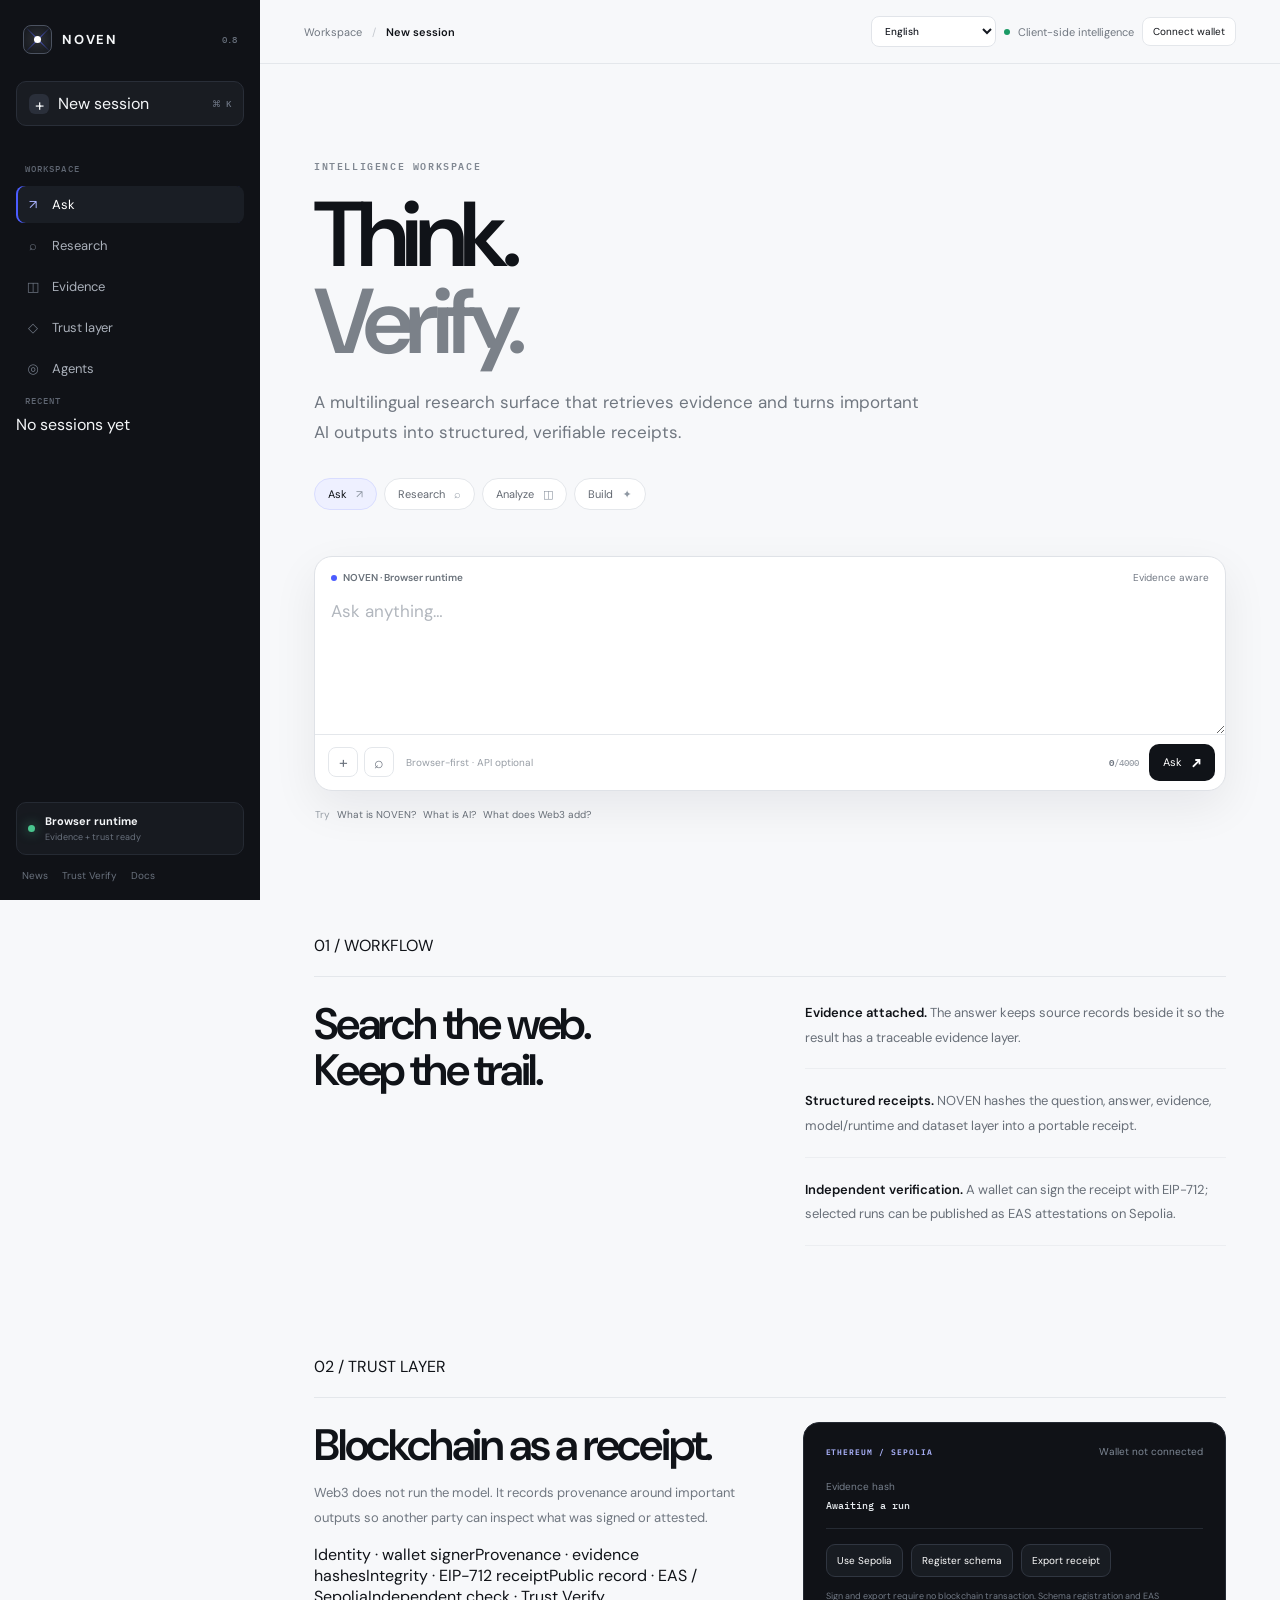
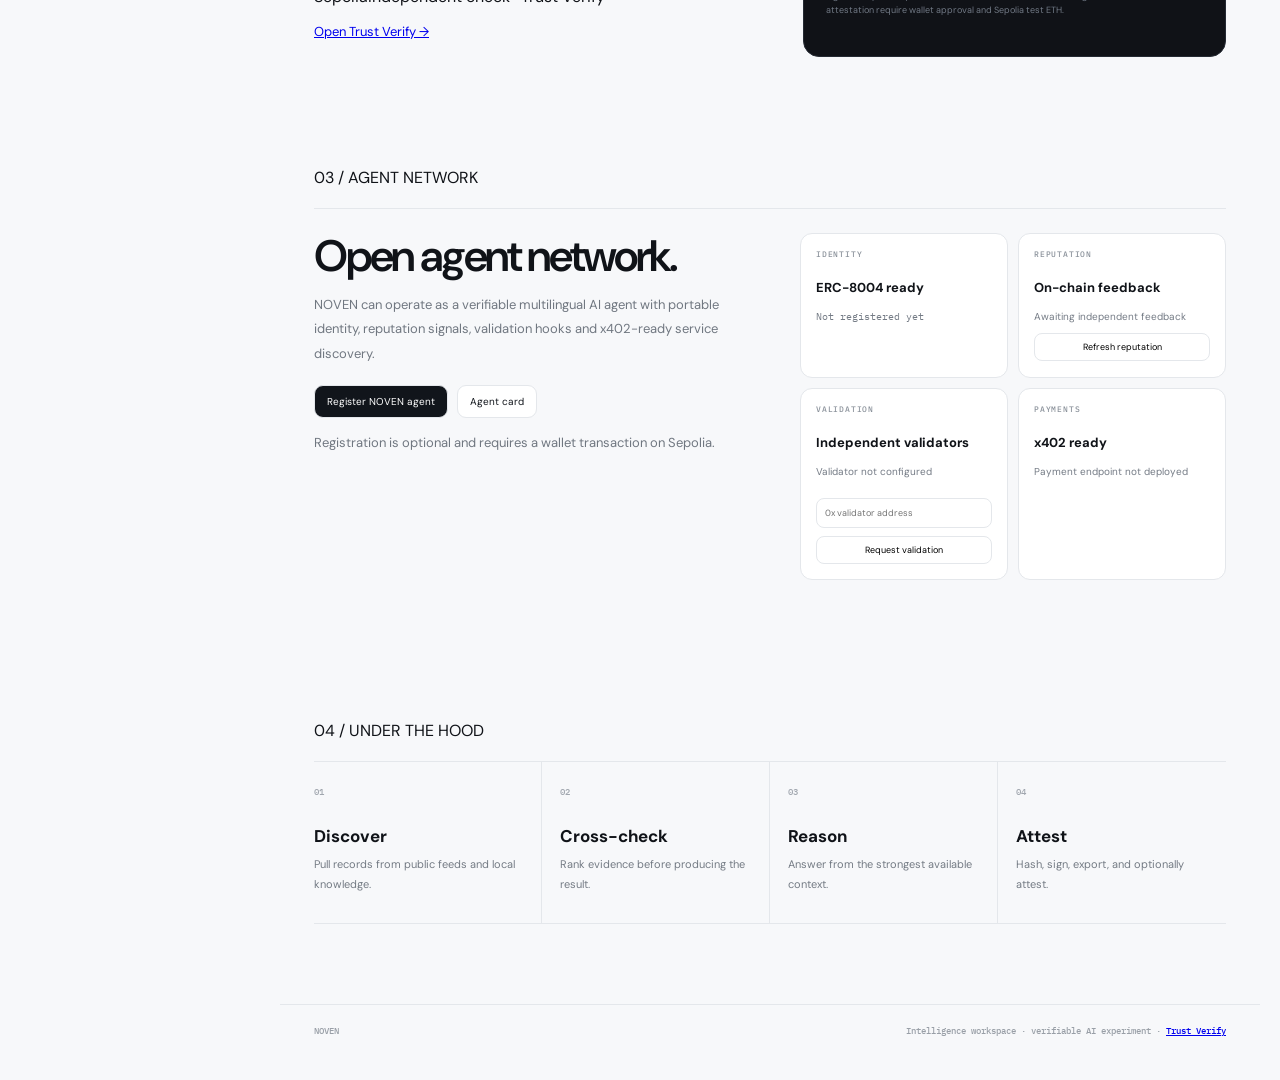
==== commit ddc7a611: "fix(ai): use safe multilingual runtime in NOVEN UI" ====
--- a/ai/site/index.html
+++ b/ai/site/index.html
@@ -9,7 +9,8 @@
   <link rel="preconnect" href="https://fonts.googleapis.com">
   <link rel="preconnect" href="https://fonts.gstatic.com" crossorigin>
   <link href="https://fonts.googleapis.com/css2?family=DM+Sans:wght@400;500;600;700&family=IBM+Plex+Mono:wght@400;500;600&display=swap" rel="stylesheet">
-  <link rel="stylesheet" href="styles.css?v=20260914-14">
+  <link rel="stylesheet" href="styles.css?v=20260914-17">
+  <style>.language-select{border:1px solid #e1e4e9;background:#fff;color:#141820;border-radius:8px;padding:7px 9px;font:500 10px "DM Sans",sans-serif;cursor:pointer}.language-select:focus{outline:2px solid #dfe3ff;outline-offset:1px}.agent-section{max-width:980px;margin:110px auto 0;padding:0 34px 30px}.agent-layout{display:grid;grid-template-columns:1fr 1fr;gap:60px;margin-top:20px;padding-top:24px;border-top:1px solid var(--line)}.agent-layout h2{font-size:44px;line-height:1.05;letter-spacing:-.05em;margin:0}.agent-intro,.agent-note{color:#707780;font-size:13px;line-height:1.9;max-width:480px}.agent-actions{display:flex;gap:9px;flex-wrap:wrap;margin-top:18px}.agent-actions button,.agent-link{border:1px solid var(--line);background:#11151b;color:#fff;border-radius:9px;padding:9px 12px;font-size:10px;text-decoration:none;cursor:pointer}.agent-link{background:#fff;color:#11151b}.agent-grid{display:grid;grid-template-columns:1fr 1fr;gap:10px}.agent-card{border:1px solid var(--line);background:#fff;border-radius:12px;padding:15px;display:grid;gap:8px;align-content:start}.agent-card .agent-label{font:500 8px "IBM Plex Mono",monospace;color:#8a919a;letter-spacing:.1em}.agent-card strong{font-size:13px}.agent-card span:not(.agent-label),.agent-card code{font-size:10px;color:#747b85;line-height:1.6}.agent-card button{border:1px solid var(--line);background:#fff;border-radius:8px;padding:7px 8px;font-size:9px;cursor:pointer}.agent-card input{width:100%;border:1px solid var(--line);border-radius:8px;padding:8px;font-size:9px;box-sizing:border-box}@media(max-width:680px){.agent-section{padding-left:24px;padding-right:24px}.agent-layout{grid-template-columns:1fr;gap:30px}.agent-layout h2{font-size:36px}.agent-grid{grid-template-columns:1fr}.language-select{max-width:96px}}</style>
 </head>
 <body>
   <div class="app-shell">
@@ -27,11 +28,11 @@
       <section id="result" class="response-panel hidden" aria-live="polite"><div class="response-main"><div class="response-meta"><span class="label">RESPONSE</span><span>Live run</span></div><div id="answer" class="answer"></div></div><aside class="evidence" id="evidence"><div class="evidence-head"><span>Evidence</span><small id="evidenceState">SOURCES</small></div><div id="sources" class="sources"></div></aside><div class="verification-strip"><div><span class="verification-label">OUTPUT HASH</span><code id="verificationHash">generating…</code></div><button id="verifyWalletButton" type="button">Sign EIP-712</button><button id="downloadReceiptButton" type="button">Receipt</button><button id="anchorButton" type="button">Attest EAS</button><div><span class="verification-label">TRUST</span><code id="verificationSignature">—</code></div></div></section>
       <section id="research" class="section-block"><div class="section-kicker">01 / WORKFLOW</div><div class="section-layout"><div><h2>Search the web.<br>Keep the trail.</h2></div><div class="principles"><p><strong>Evidence attached.</strong> The answer keeps source records beside it so the result has a traceable evidence layer.</p><p><strong>Structured receipts.</strong> NOVEN hashes the question, answer, evidence, model/runtime and dataset layer into a portable receipt.</p><p><strong>Independent verification.</strong> A wallet can sign the receipt with EIP-712; selected runs can be published as EAS attestations on Sepolia.</p></div></div></section>
       <section id="web3" class="web3-section"><div class="section-kicker">02 / TRUST LAYER</div><div class="web3-grid"><div><h2>Blockchain as a receipt.</h2><p>Web3 does not run the model. It records provenance around important outputs so another party can inspect what was signed or attested.</p><div class="web3-trust-list"><span>Identity · wallet signer</span><span>Provenance · evidence hashes</span><span>Integrity · EIP-712 receipt</span><span>Public record · EAS / Sepolia</span><span>Independent check · Trust Verify</span></div><p><a href="trust.html">Open Trust Verify →</a></p></div><div class="web3-card"><div class="web3-top"><span class="chain-pill">ETHEREUM / SEPOLIA</span><span id="web3Status" data-tone="neutral">Wallet not connected</span></div><div class="web3-line"><span>Evidence hash</span><code id="web3Hash">Awaiting a run</code></div><div class="web3-actions"><button id="sepoliaButton" type="button">Use Sepolia</button><button id="registerSchemaButton" type="button">Register schema</button><button id="downloadReceiptButton2" type="button">Export receipt</button></div><small>Sign and export require no blockchain transaction. Schema registration and EAS attestation require wallet approval and Sepolia test ETH.</small></div></div></section>
-      <section id="agents" class="agent-section"><div class="section-kicker">03 / AGENT NETWORK</div><div class="agent-layout"><div><h2>Open agent network.</h2><p class="agent-intro">NOVEN is prepared to operate as a verifiable AI agent with portable identity, reputation signals, validation hooks and x402-ready service discovery.</p><div class="agent-actions"><button id="registerAgentButton" type="button">Register NOVEN agent</button><a id="agentCardLink" class="agent-link" href="agent-card.json" target="_blank" rel="noopener">Agent card</a></div><p id="agentNetworkNote" class="agent-note">Registration is optional and requires a wallet transaction on Sepolia.</p></div><div class="agent-grid"><div class="agent-card"><span class="agent-label">IDENTITY</span><strong id="agentIdentityStatus">ERC-8004 ready</strong><code id="agentIdValue">Not registered yet</code></div><div class="agent-card"><span class="agent-label">REPUTATION</span><strong>On-chain feedback</strong><span id="agentReputationStatus">Awaiting independent feedback</span><button id="refreshReputationButton" type="button">Refresh reputation</button></div><div class="agent-card"><span class="agent-label">VALIDATION</span><strong>Independent validators</strong><span id="agentValidationStatus">Validator not configured</span><input id="validatorAddress" type="text" inputmode="text" placeholder="0x validator address"><button id="requestValidationButton" type="button">Request validation</button></div><div class="agent-card"><span class="agent-label">PAYMENTS</span><strong>x402 ready</strong><span id="x402StatusText">Payment endpoint not deployed</span></div></div></div></section>
+      <section id="agents" class="agent-section"><div class="section-kicker">03 / AGENT NETWORK</div><div class="agent-layout"><div><h2>Open agent network.</h2><p class="agent-intro">NOVEN can operate as a verifiable multilingual AI agent with portable identity, reputation signals, validation hooks and x402-ready service discovery.</p><div class="agent-actions"><button id="registerAgentButton" type="button">Register NOVEN agent</button><a id="agentCardLink" class="agent-link" href="agent-card.json" target="_blank" rel="noopener">Agent card</a></div><p id="agentNetworkNote" class="agent-note">Registration is optional and requires a wallet transaction on Sepolia.</p></div><div class="agent-grid"><div class="agent-card"><span class="agent-label">IDENTITY</span><strong id="agentIdentityStatus">ERC-8004 ready</strong><code id="agentIdValue">Not registered yet</code></div><div class="agent-card"><span class="agent-label">REPUTATION</span><strong>On-chain feedback</strong><span id="agentReputationStatus">Awaiting independent feedback</span><button id="refreshReputationButton" type="button">Refresh reputation</button></div><div class="agent-card"><span class="agent-label">VALIDATION</span><strong>Independent validators</strong><span id="agentValidationStatus">Validator not configured</span><input id="validatorAddress" type="text" inputmode="text" placeholder="0x validator address"><button id="requestValidationButton" type="button">Request validation</button></div><div class="agent-card"><span class="agent-label">PAYMENTS</span><strong>x402 ready</strong><span id="x402StatusText">Payment endpoint not deployed</span></div></div></div></section>
       <section id="system" class="system-section"><div class="section-kicker">04 / UNDER THE HOOD</div><div class="system-grid"><div><div class="system-number">01</div><h3>Discover</h3><p>Pull records from public feeds and local knowledge.</p></div><div><div class="system-number">02</div><h3>Cross-check</h3><p>Rank evidence before producing the result.</p></div><div><div class="system-number">03</div><h3>Reason</h3><p>Answer from the strongest available context.</p></div><div><div class="system-number">04</div><h3>Attest</h3><p>Hash, sign, export, and optionally attest.</p></div></div></section>
       <footer><span>NOVEN</span><span>Intelligence workspace · verifiable AI experiment · <a href="trust.html">Trust Verify</a></span></footer>
     </main>
   </div>
-  <script src="app-config.js?v=20260914-14"></script><script src="settings.js?v=20260914-14"></script><script src="i18n.js?v=20260914-14"></script><script src="app.js?v=20260914-14"></script><script src="web3.js?v=20260914-14"></script>
+  <script src="app-config.js?v=20260914-17"></script><script src="settings.js?v=20260914-17"></script><script src="i18n-safe.js?v=20260914-17"></script><script src="app.js?v=20260914-17"></script><script src="web3.js?v=20260914-17"></script>
 </body>
-</html>
+</html>
--- a/ai/site/styles.css
+++ b/ai/site/styles.css
@@ -1 +1 @@
-:root{--bg:#f7f8fa;--surface:#fff;--surface-2:#f1f3f6;--ink:#101318;--muted:#707780;--faint:#9aa1aa;--line:#e4e7eb;--accent:#4b5cff;--accent-2:#7885ff;--accent-soft:#eef0ff;--good:#1a9a65;--shadow:0 16px 45px rgba(16,19,24,.07)}*{box-sizing:border-box}html{scroll-behavior:smooth}body{margin:0;min-height:100vh;background:var(--bg);color:var(--ink);font-family:"DM Sans",system-ui,-apple-system,"Segoe UI",sans-serif}button,a,textarea{font:inherit}.app-shell{min-height:100vh;display:grid;grid-template-columns:260px 1fr}.sidebar{background:#101217;color:#f4f6f8;padding:22px 16px 18px;display:flex;flex-direction:column;position:sticky;top:0;height:100vh}.brand-row{display:flex;align-items:center;justify-content:space-between;padding:3px 7px 24px}.brand{display:flex;align-items:center;gap:10px;text-decoration:none;color:inherit}.brand-mark{width:29px;height:29px;display:grid;place-items:center;border:1px solid #4b5260;border-radius:8px;background:#181b21;position:relative;overflow:hidden}.brand-mark:before,.brand-mark:after{content:"";position:absolute;background:linear-gradient(90deg,transparent,var(--accent),transparent);height:1px;width:34px;transform:rotate(45deg);opacity:.9}.brand-mark:after{transform:rotate(-45deg)}.brand-mark span{width:7px;height:7px;border-radius:50%;background:#fff;z-index:2;box-shadow:0 0 14px rgba(255,255,255,.65)}.brand-word{font-weight:700;letter-spacing:.14em;font-size:13px}.version{font:500 9px/1 "IBM Plex Mono",monospace;color:#676f7b}.new-chat{width:100%;margin:3px 0 29px;border:1px solid #292e38;background:#191c22;color:#f4f6f8;border-radius:10px;padding:11px 12px;display:flex;align-items:center;gap:9px;text-align:left;cursor:pointer}.new-chat:hover{background:#20242b}.new-chat .plus{width:20px;height:20px;display:grid;place-items:center;border-radius:6px;background:#2a2f3a;font-size:17px}.new-chat kbd{margin-left:auto;color:#707887;font:500 9px "IBM Plex Mono",monospace}.side-nav{display:grid;gap:4px}.nav-caption{font:500 9px "IBM Plex Mono",monospace;letter-spacing:.12em;color:#5f6672;padding:8px 9px}.nav-item{display:flex;align-items:center;gap:11px;color:#aab0ba;text-decoration:none;padding:10px 9px;border-radius:8px;font-size:13px}.nav-item:hover,.nav-item.active{background:#1a1e25;color:#fff}.nav-item.active{box-shadow:inset 2px 0 0 var(--accent)}.nav-icon{width:16px;color:#6f7784;text-align:center}.nav-item.active .nav-icon{color:#aab3ff}.sidebar-bottom{margin-top:auto}.system-card{display:flex;align-items:center;gap:10px;border:1px solid #252a33;background:#171a20;border-radius:10px;padding:11px}.system-card strong,.system-card small{display:block}.system-card strong{font-size:11px}.system-card small{margin-top:3px;font-size:9px;color:#69717d}.pulse{width:7px;height:7px;border-radius:50%;background:#49c58e;box-shadow:0 0 12px rgba(73,197,142,.7)}.mini-links{display:flex;gap:14px;padding:14px 6px 0}.mini-links a{color:#69717d;text-decoration:none;font-size:10px}.main{min-width:0}.topbar{height:64px;border-bottom:1px solid var(--line);display:flex;align-items:center;justify-content:space-between;padding:0 44px;color:var(--muted);font-size:11px;background:rgba(247,248,250,.92);backdrop-filter:blur(12px);position:sticky;top:0;z-index:10}.crumb{display:flex;align-items:center;gap:10px}.crumb b{color:#c6cad0;font-weight:400}.crumb strong{color:var(--ink);font-weight:600}.top-actions{display:flex;align-items:center;gap:8px}.secure-dot{width:6px;height:6px;border-radius:50%;background:var(--good)}.wallet-button{border:1px solid var(--line);background:var(--surface);border-radius:8px;padding:7px 10px;color:var(--ink);font-size:10px;cursor:pointer}.wallet-button:hover{border-color:#c9ced6;background:#fbfbfc}.hero{max-width:980px;margin:0 auto;padding:92px 34px 46px}.eyebrow{font:600 10px "IBM Plex Mono",monospace;letter-spacing:.16em;color:#818892}.hero h1{font-size:clamp(55px,8vw,92px);line-height:.95;letter-spacing:-.07em;margin:18px 0 20px;font-weight:600}.hero h1 span{color:#7b8189}.hero p{max-width:620px;margin:0;color:var(--muted);font-size:17px;line-height:1.8}.mode-row{display:flex;gap:7px;margin-top:30px;flex-wrap:wrap}.mode{border:1px solid var(--line);background:var(--surface);color:#626871;border-radius:999px;padding:8px 13px;font-size:11px;cursor:pointer}.mode:hover{border-color:#c9ced5;color:var(--ink)}.mode.active{color:var(--ink);background:var(--accent-soft);border-color:#d9ddff}.mode span{color:#8e97a2;margin-left:6px}.composer-wrap{max-width:980px;margin:0 auto;padding:0 34px}.composer{background:var(--surface);border:1px solid #dfe2e7;border-radius:18px;box-shadow:var(--shadow);overflow:hidden}.composer-head{display:flex;justify-content:space-between;align-items:center;padding:14px 16px 0}.model-chip,.context-chip{font-size:10px;color:#69717a}.model-chip{font-weight:600}.model-dot{display:inline-block;width:6px;height:6px;border-radius:50%;background:var(--accent);margin-right:6px}.context-chip{color:#717883}.composer textarea{display:block;width:100%;min-height:150px;border:0;outline:0;resize:vertical;background:transparent;padding:12px 16px 4px;color:var(--ink);font-size:17px;line-height:1.8}.composer textarea::placeholder{color:#b2b7be}.composer-footer{border-top:1px solid var(--line);display:flex;justify-content:space-between;align-items:center;padding:9px 10px 9px 13px}.composer-tools{display:flex;align-items:center;gap:6px}.tool-button{width:30px;height:30px;border:1px solid var(--line);border-radius:8px;background:#fff;color:#6e7580;cursor:pointer}.helper{margin-left:6px;color:#979da5;font-size:10px}.send-side{display:flex;align-items:center;gap:10px}.counter{font:500 9px "IBM Plex Mono",monospace;color:#9ba1a9}.counter b{color:#6e7580}.send-button{border:0;border-radius:10px;background:var(--ink);color:#fff;padding:9px 14px;display:flex;align-items:center;gap:10px;cursor:pointer;font-size:11px}.send-button:hover{background:#252a31}.send-button:disabled{opacity:.5;cursor:wait}.send-button b{font:700 15px "IBM Plex Mono",monospace}.suggestions{display:flex;gap:7px;align-items:center;flex-wrap:wrap;padding:13px 1px 0}.suggestions>span{color:#969da5;font-size:10px}.suggestion{border:0;background:none;padding:4px 0;color:#656c75;font-size:10px;cursor:pointer}.suggestion:hover{color:var(--accent);text-decoration:underline}.response-panel{max-width:980px;margin:46px auto 0;padding:0 34px 2px;display:grid;grid-template-columns:1fr 285px;gap:34px}.response-main{background:#fff;border:1px solid var(--line);border-radius:16px;padding:25px 26px;min-height:220px}.response-meta,.evidence-head{display:flex;justify-content:space-between;align-items:center}.response-meta{color:#9399a2;font-size:10px;padding-bottom:16px;border-bottom:1px solid var(--line)}.label{font:600 9px "IBM Plex Mono",monospace;color:#6e7580;letter-spacing:.12em}.answer{font-size:16px;line-height:1.95;padding-top:20px;white-space:pre-wrap}.evidence{background:#fbfbfc;border:1px solid var(--line);border-radius:16px;padding:18px 17px}.evidence-head{font-size:12px;font-weight:600;padding-bottom:13px;border-bottom:1px solid var(--line)}.evidence-head small{font:500 8px "IBM Plex Mono",monospace;color:#9aa0a8;letter-spacing:.12em}.sources{display:grid}.source{padding:13px 0;border-bottom:1px solid var(--line)}.source a{display:block;color:var(--ink);font-size:11px;font-weight:600;text-decoration:none}.source a:hover{color:var(--accent)}.source small{display:block;color:#949aa3;font-size:9px;line-height:1.7;margin-top:4px}.verification-strip{grid-column:1/-1;display:grid;grid-template-columns:1.4fr 1fr 1.4fr;gap:10px;align-items:center;border:1px solid var(--line);border-radius:14px;background:#f2f4f7;padding:12px}.verification-strip>div{min-width:0}.verification-label{display:block;font:500 8px "IBM Plex Mono",monospace;color:#858c96;letter-spacing:.12em;margin-bottom:5px}.verification-strip code{display:block;font:500 9px "IBM Plex Mono",monospace;color:#4d5560;overflow:hidden;text-overflow:ellipsis;white-space:nowrap}.verification-strip button,.web3-actions button{border:1px solid #d9dde3;border-radius:9px;background:#fff;color:var(--ink);padding:9px 10px;font-size:10px;cursor:pointer}.verification-strip button:hover,.web3-actions button:hover{border-color:#bfc6ff;background:#fafaff}.section-block,.system-section,.web3-section{max-width:980px;margin:110px auto 0;padding:0 34px}.section-layout{display:grid;grid-template-columns:1fr 1fr;gap:70px;margin-top:20px;padding-top:24px;border-top:1px solid var(--line)}.section-layout h2,.web3-grid h2{font-size:44px;line-height:1.05;letter-spacing:-.05em;margin:0;font-weight:600}.principles{display:grid;gap:20px}.principles p{margin:0;color:#686f78;font-size:13px;line-height:1.9;padding-bottom:18px;border-bottom:1px solid #eceef1}.principles strong{color:var(--ink);font-weight:600}.web3-grid{display:grid;grid-template-columns:1fr 1fr;gap:65px;margin-top:20px;padding-top:24px;border-top:1px solid var(--line)}.web3-grid>div>p{color:#707780;font-size:13px;line-height:1.9;max-width:480px}.web3-card{background:#101217;color:#f4f6f8;border-radius:16px;padding:22px;border:1px solid #252a33}.web3-top{display:flex;justify-content:space-between;align-items:center;gap:10px;margin-bottom:22px}.chain-pill{font:600 8px "IBM Plex Mono",monospace;letter-spacing:.12em;color:#adb5ff}.web3-top>span:last-child{font-size:10px;color:#7f8996}.web3-line{display:grid;gap:6px;padding-bottom:16px;border-bottom:1px solid #252a33}.web3-line>span{font-size:10px;color:#77808d}.web3-line code{font:500 10px "IBM Plex Mono",monospace;color:#e7ebef;overflow:hidden;text-overflow:ellipsis}.web3-actions{display:flex;gap:8px;margin-top:15px}.web3-actions button{background:#181c22;color:#fff;border-color:#303641}.web3-actions small{color:#6f7784}.web3-card small{display:block;margin-top:12px;color:#717985;font-size:9px;line-height:1.6}.system-section{padding-bottom:80px}.system-grid{display:grid;grid-template-columns:repeat(4,1fr);margin-top:20px;border-top:1px solid var(--line);border-bottom:1px solid var(--line)}.system-grid>div{padding:24px 18px 28px;border-right:1px solid var(--line)}.system-grid>div:first-child{padding-left:0}.system-grid>div:last-child{border-right:0}.system-number{font:500 9px "IBM Plex Mono",monospace;color:#a0a6ae}.system-grid h3{font-size:17px;margin:28px 0 8px}.system-grid p{margin:0;color:#747b84;font-size:11px;line-height:1.8}.system-section+footer{max-width:980px;margin:0 auto;padding:20px 34px 44px;border-top:1px solid var(--line);display:flex;justify-content:space-between;color:#999fa7;font:500 9px "IBM Plex Mono",monospace}.empty-evidence{font-size:10px;color:#9aa0a8;padding-top:14px}.hidden{display:none}@media(max-width:980px){.app-shell{grid-template-columns:72px 1fr}.sidebar{padding:18px 10px}.brand-word,.version,.new-chat span:not(.plus),.new-chat kbd,.nav-caption{display:none}.brand-row{justify-content:center}.brand{gap:0}.new-chat{justify-content:center;padding:10px;margin-bottom:24px}.new-chat .plus{font-size:18px}.nav-item{justify-content:center;padding:11px 8px;font-size:0}.nav-item .nav-icon{font-size:14px}.system-card{justify-content:center}.system-card div,.mini-links{display:none}.topbar{padding:0 24px}.hero,.composer-wrap,.response-panel,.section-block,.system-section,.web3-section{padding-left:24px;padding-right:24px}.response-panel{grid-template-columns:1fr}.verification-strip{grid-template-columns:1fr}.web3-grid{grid-template-columns:1fr}.system-grid{grid-template-columns:repeat(2,1fr)}.system-grid>div:nth-child(2){border-right:0}.system-grid>div:nth-child(3){border-top:1px solid var(--line);padding-left:0}.system-grid>div:nth-child(4){border-top:1px solid var(--line)}}@media(max-width:680px){.hero{padding-top:58px}.hero h1{font-size:56px}.hero p{font-size:15px}.section-layout{grid-template-columns:1fr;gap:28px}.section-layout h2,.web3-grid h2{font-size:36px}.system-grid{grid-template-columns:1fr}.system-grid>div{border-right:0!important;border-top:1px solid var(--line)}.system-grid>div:first-child{border-top:0}.composer textarea{min-height:125px}.helper{display:none}.composer-footer{align-items:flex-end;gap:12px}.response-panel{margin-top:32px}.top-actions>span:not(.secure-dot){display:none}.wallet-button{padding:6px 8px}.verification-strip{padding:11px}.web3-actions{flex-wrap:wrap}}+:root{--bg:#f7f8fa;--surface:#fff;--surface-2:#f1f3f6;--ink:#101318;--muted:#707780;--faint:#9aa1aa;--line:#e4e7eb;--accent:#4b5cff;--accent-2:#7885ff;--accent-soft:#eef0ff;--good:#1a9a65;--shadow:0 16px 45px rgba(16,19,24,.07)}*{box-sizing:border-box}html{scroll-behavior:smooth}body{margin:0;min-height:100vh;background:var(--bg);color:var(--ink);font-family:"DM Sans",system-ui,-apple-system,"Segoe UI",sans-serif}button,a,textarea,input,select{font:inherit}.app-shell{min-height:100vh;display:grid;grid-template-columns:260px 1fr}.sidebar{background:#101217;color:#f4f6f8;padding:22px 16px 18px;display:flex;flex-direction:column;position:sticky;top:0;height:100vh}.brand-row{display:flex;align-items:center;justify-content:space-between;padding:3px 7px 24px}.brand{display:flex;align-items:center;gap:10px;text-decoration:none;color:inherit}.brand-mark{width:29px;height:29px;display:grid;place-items:center;border:1px solid #4b5260;border-radius:8px;background:#181b21;position:relative;overflow:hidden}.brand-mark:before,.brand-mark:after{content:"";position:absolute;background:linear-gradient(90deg,transparent,var(--accent),transparent);height:1px;width:34px;transform:rotate(45deg);opacity:.9}.brand-mark:after{transform:rotate(-45deg)}.brand-mark span{width:7px;height:7px;border-radius:50%;background:#fff;z-index:2;box-shadow:0 0 14px rgba(255,255,255,.65)}.brand-word{font-weight:700;letter-spacing:.14em;font-size:13px}.version{font:500 9px/1 "IBM Plex Mono",monospace;color:#676f7b}.new-chat{width:100%;margin:3px 0 29px;border:1px solid #292e38;background:#191c22;color:#f4f6f8;border-radius:10px;padding:11px 12px;display:flex;align-items:center;gap:9px;text-align:left;cursor:pointer}.new-chat:hover{background:#20242b}.new-chat .plus{width:20px;height:20px;display:grid;place-items:center;border-radius:6px;background:#2a2f3a;font-size:17px}.new-chat kbd{margin-left:auto;color:#707887;font:500 9px "IBM Plex Mono",monospace}.side-nav{display:grid;gap:4px}.nav-caption{font:500 9px "IBM Plex Mono",monospace;letter-spacing:.12em;color:#5f6672;padding:8px 9px}.nav-item{display:flex;align-items:center;gap:11px;color:#aab0ba;text-decoration:none;padding:10px 9px;border-radius:8px;font-size:13px}.nav-item:hover,.nav-item.active{background:#1a1e25;color:#fff}.nav-item.active{box-shadow:inset 2px 0 0 var(--accent)}.nav-icon{width:16px;color:#6f7784;text-align:center}.nav-item.active .nav-icon{color:#aab3ff}.sidebar-bottom{margin-top:auto}.system-card{display:flex;align-items:center;gap:10px;border:1px solid #252a33;background:#171a20;border-radius:10px;padding:11px}.system-card strong,.system-card small{display:block}.system-card strong{font-size:11px}.system-card small{margin-top:3px;font-size:9px;color:#69717d}.pulse{width:7px;height:7px;border-radius:50%;background:#49c58e;box-shadow:0 0 12px rgba(73,197,142,.7)}.mini-links{display:flex;gap:14px;padding:14px 6px 0}.mini-links a{color:#69717d;text-decoration:none;font-size:10px}.main{min-width:0}.topbar{height:64px;border-bottom:1px solid var(--line);display:flex;align-items:center;justify-content:space-between;padding:0 44px;color:var(--muted);font-size:11px;background:rgba(247,248,250,.92);backdrop-filter:blur(12px);position:sticky;top:0;z-index:10}.crumb{display:flex;align-items:center;gap:10px}.crumb b{color:#c6cad0;font-weight:400}.crumb strong{color:var(--ink);font-weight:600}.top-actions{display:flex;align-items:center;gap:8px}.secure-dot{width:6px;height:6px;border-radius:50%;background:var(--good)}.wallet-button{border:1px solid var(--line);background:var(--surface);border-radius:8px;padding:7px 10px;color:var(--ink);font-size:10px;cursor:pointer}.wallet-button:hover{border-color:#c9ced6;background:#fbfbfc}.language-picker select{border:1px solid var(--line);background:var(--surface);color:var(--ink);border-radius:8px;padding:7px 9px;font-size:10px;outline:0}.language-picker select:focus{border-color:#bcc4ff}.hero{max-width:980px;margin:0 auto;padding:92px 34px 46px}.eyebrow{font:600 10px "IBM Plex Mono",monospace;letter-spacing:.16em;color:#818892}.hero h1{font-size:clamp(55px,8vw,92px);line-height:.95;letter-spacing:-.07em;margin:18px 0 20px;font-weight:600}.hero h1 span{color:#7b8189}.hero p{max-width:620px;margin:0;color:var(--muted);font-size:17px;line-height:1.8}.mode-row{display:flex;gap:7px;margin-top:30px;flex-wrap:wrap}.mode{border:1px solid var(--line);background:var(--surface);color:#626871;border-radius:999px;padding:8px 13px;font-size:11px;cursor:pointer}.mode:hover{border-color:#c9ced5;color:var(--ink)}.mode.active{color:var(--ink);background:var(--accent-soft);border-color:#d9ddff}.mode span{color:#8e97a2;margin-left:6px}.composer-wrap{max-width:980px;margin:0 auto;padding:0 34px}.composer{background:var(--surface);border:1px solid #dfe2e7;border-radius:18px;box-shadow:var(--shadow);overflow:hidden}.composer-head{display:flex;justify-content:space-between;align-items:center;padding:14px 16px 0}.model-chip,.context-chip{font-size:10px;color:#69717a}.model-chip{font-weight:600}.model-dot{display:inline-block;width:6px;height:6px;border-radius:50%;background:var(--accent);margin-right:6px}.context-chip{color:#717883}.composer textarea{display:block;width:100%;min-height:150px;border:0;outline:0;resize:vertical;background:transparent;padding:12px 16px 4px;color:var(--ink);font-size:17px;line-height:1.8}.composer textarea::placeholder{color:#b2b7be}.composer-footer{border-top:1px solid var(--line);display:flex;justify-content:space-between;align-items:center;padding:9px 10px 9px 13px}.composer-tools{display:flex;align-items:center;gap:6px}.tool-button{width:30px;height:30px;border:1px solid var(--line);border-radius:8px;background:#fff;color:#6e7580;cursor:pointer}.helper{margin-left:6px;color:#979da5;font-size:10px}.send-side{display:flex;align-items:center;gap:10px}.counter{font:500 9px "IBM Plex Mono",monospace;color:#9ba1a9}.counter b{color:#6e7580}.send-button{border:0;border-radius:10px;background:var(--ink);color:#fff;padding:9px 14px;display:flex;align-items:center;gap:10px;cursor:pointer;font-size:11px}.send-button:hover{background:#252a31}.send-button:disabled{opacity:.5;cursor:wait}.send-button b{font:700 15px "IBM Plex Mono",monospace}.suggestions{display:flex;gap:7px;align-items:center;flex-wrap:wrap;padding:13px 1px 0}.suggestions>span{color:#969da5;font-size:10px}.suggestion{border:0;background:none;padding:4px 0;color:#656c75;font-size:10px;cursor:pointer}.suggestion:hover{color:var(--accent);text-decoration:underline}.response-panel{max-width:980px;margin:46px auto 0;padding:0 34px 2px;display:grid;grid-template-columns:1fr 285px;gap:34px}.response-main{background:#fff;border:1px solid var(--line);border-radius:16px;padding:25px 26px;min-height:220px}.response-meta,.evidence-head{display:flex;justify-content:space-between;align-items:center}.response-meta{color:#9399a2;font-size:10px;padding-bottom:16px;border-bottom:1px solid var(--line)}.label{font:600 9px "IBM Plex Mono",monospace;color:#6e7580;letter-spacing:.12em}.answer{font-size:16px;line-height:1.95;padding-top:20px;white-space:pre-wrap}.evidence{background:#fbfbfc;border:1px solid var(--line);border-radius:16px;padding:18px 17px}.evidence-head{font-size:12px;font-weight:600;padding-bottom:13px;border-bottom:1px solid var(--line)}.evidence-head small{font:500 8px "IBM Plex Mono",monospace;color:#9aa0a8;letter-spacing:.12em}.sources{display:grid}.source{padding:13px 0;border-bottom:1px solid var(--line)}.source a{display:block;color:var(--ink);font-size:11px;font-weight:600;text-decoration:none}.source a:hover{color:var(--accent)}.source small{display:block;color:#949aa3;font-size:9px;line-height:1.7;margin-top:4px}.verification-strip{grid-column:1/-1;display:grid;grid-template-columns:1.4fr 1fr 1.4fr;gap:10px;align-items:center;border:1px solid var(--line);border-radius:14px;background:#f2f4f7;padding:12px}.verification-strip>div{min-width:0}.verification-label{display:block;font:500 8px "IBM Plex Mono",monospace;color:#858c96;letter-spacing:.12em;margin-bottom:5px}.verification-strip code{display:block;font:500 9px "IBM Plex Mono",monospace;color:#4d5560;overflow:hidden;text-overflow:ellipsis;white-space:nowrap}.verification-strip button,.web3-actions button{border:1px solid #d9dde3;border-radius:9px;background:#fff;color:var(--ink);padding:9px 10px;font-size:10px;cursor:pointer}.verification-strip button:hover,.web3-actions button:hover{border-color:#bfc6ff;background:#fafaff}.section-block,.system-section,.web3-section,.agent-section{max-width:980px;margin:110px auto 0;padding:0 34px}.section-layout,.agent-layout{display:grid;grid-template-columns:1fr 1fr;gap:70px;margin-top:20px;padding-top:24px;border-top:1px solid var(--line)}.section-layout h2,.web3-grid h2,.agent-layout h2{font-size:44px;line-height:1.05;letter-spacing:-.05em;margin:0;font-weight:600}.principles{display:grid;gap:20px}.principles p{margin:0;color:#686f78;font-size:13px;line-height:1.9;padding-bottom:18px;border-bottom:1px solid #eceef1}.principles strong{color:var(--ink);font-weight:600}.web3-grid{display:grid;grid-template-columns:1fr 1fr;gap:65px;margin-top:20px;padding-top:24px;border-top:1px solid var(--line)}.web3-grid>div>p{color:#707780;font-size:13px;line-height:1.9;max-width:480px}.web3-card{background:#101217;color:#f4f6f8;border-radius:16px;padding:22px;border:1px solid #252a33}.web3-top{display:flex;justify-content:space-between;align-items:center;gap:10px;margin-bottom:22px}.chain-pill{font:600 8px "IBM Plex Mono",monospace;letter-spacing:.12em;color:#adb5ff}.web3-top>span:last-child{font-size:10px;color:#7f8996}.web3-line{display:grid;gap:6px;padding-bottom:16px;border-bottom:1px solid #252a33}.web3-line>span{font-size:10px;color:#77808d}.web3-line code{font:500 10px "IBM Plex Mono",monospace;color:#e7ebef;overflow:hidden;text-overflow:ellipsis}.web3-actions{display:flex;gap:8px;margin-top:15px;flex-wrap:wrap}.web3-actions button{background:#181c22;color:#fff;border-color:#303641}.web3-card small{display:block;margin-top:12px;color:#717985;font-size:9px;line-height:1.6}.agent-layout{gap:50px}.agent-intro{color:#707780;font-size:13px;line-height:1.9;max-width:480px}.agent-actions{display:flex;gap:9px;align-items:center;flex-wrap:wrap;margin:18px 0 10px}.agent-actions button,.agent-link{border:1px solid #d9dde3;border-radius:9px;background:#101217;color:#fff;padding:10px 12px;text-decoration:none;font-size:10px;cursor:pointer}.agent-link{background:#fff;color:var(--ink)}.agent-note{color:#969da5;font-size:10px;line-height:1.7}.agent-grid{display:grid;grid-template-columns:1fr 1fr;gap:10px}.agent-card{background:#fff;border:1px solid var(--line);border-radius:14px;padding:17px;min-height:145px;display:flex;flex-direction:column;align-items:flex-start}.agent-card .agent-label{font:600 8px "IBM Plex Mono",monospace;letter-spacing:.12em;color:#9198a1}.agent-card strong{font-size:14px;margin-top:12px}.agent-card span:not(.agent-label),.agent-card code{color:#757d87;font-size:10px;line-height:1.7;margin-top:5px}.agent-card code{font-family:"IBM Plex Mono",monospace;word-break:break-all}.agent-card button{margin-top:auto;border:1px solid var(--line);background:#f9fafb;border-radius:8px;padding:7px 9px;font-size:9px;cursor:pointer}.agent-card input{margin-top:10px;width:100%;border:1px solid var(--line);border-radius:8px;padding:8px;font-size:9px;outline:0}.agent-card input:focus{border-color:#bfc6ff}.system-section{padding-bottom:80px}.system-grid{display:grid;grid-template-columns:repeat(4,1fr);margin-top:20px;border-top:1px solid var(--line);border-bottom:1px solid var(--line)}.system-grid>div{padding:24px 18px 28px;border-right:1px solid var(--line)}.system-grid>div:first-child{padding-left:0}.system-grid>div:last-child{border-right:0}.system-number{font:500 9px "IBM Plex Mono",monospace;color:#a0a6ae}.system-grid h3{font-size:17px;margin:28px 0 8px}.system-grid p{margin:0;color:#747b84;font-size:11px;line-height:1.8}.system-section+footer{max-width:980px;margin:0 auto;padding:20px 34px 44px;border-top:1px solid var(--line);display:flex;justify-content:space-between;color:#999fa7;font:500 9px "IBM Plex Mono",monospace}.empty-evidence{font-size:10px;color:#9aa0a8;padding-top:14px}.hidden{display:none}@media(max-width:980px){.app-shell{grid-template-columns:72px 1fr}.sidebar{padding:18px 10px}.brand-word,.version,.new-chat span:not(.plus),.new-chat kbd,.nav-caption{display:none}.brand-row{justify-content:center}.brand{gap:0}.new-chat{justify-content:center;padding:10px;margin-bottom:24px}.new-chat .plus{font-size:18px}.nav-item{justify-content:center;padding:11px 8px;font-size:0}.nav-item .nav-icon{font-size:14px}.system-card{justify-content:center}.system-card div,.mini-links{display:none}.topbar{padding:0 24px}.hero,.composer-wrap,.response-panel,.section-block,.system-section,.web3-section,.agent-section{padding-left:24px;padding-right:24px}.response-panel{grid-template-columns:1fr}.verification-strip{grid-template-columns:1fr}.web3-grid,.agent-layout{grid-template-columns:1fr}.system-grid{grid-template-columns:repeat(2,1fr)}.system-grid>div:nth-child(2){border-right:0}.system-grid>div:nth-child(3){border-top:1px solid var(--line);padding-left:0}.system-grid>div:nth-child(4){border-top:1px solid var(--line)}}@media(max-width:680px){.hero{padding-top:58px}.hero h1{font-size:56px}.hero p{font-size:15px}.section-layout{grid-template-columns:1fr;gap:28px}.section-layout h2,.web3-grid h2,.agent-layout h2{font-size:36px}.system-grid{grid-template-columns:1fr}.system-grid>div{border-right:0!important;border-top:1px solid var(--line)}.system-grid>div:first-child{border-top:0}.composer textarea{min-height:125px}.helper{display:none}.composer-footer{align-items:flex-end;gap:12px}.response-panel{margin-top:32px}.top-actions>span:not(.secure-dot){display:none}.wallet-button{padding:6px 8px}.verification-strip{padding:11px}.web3-actions{flex-wrap:wrap}.agent-grid{grid-template-columns:1fr}.language-picker select{max-width:105px}}
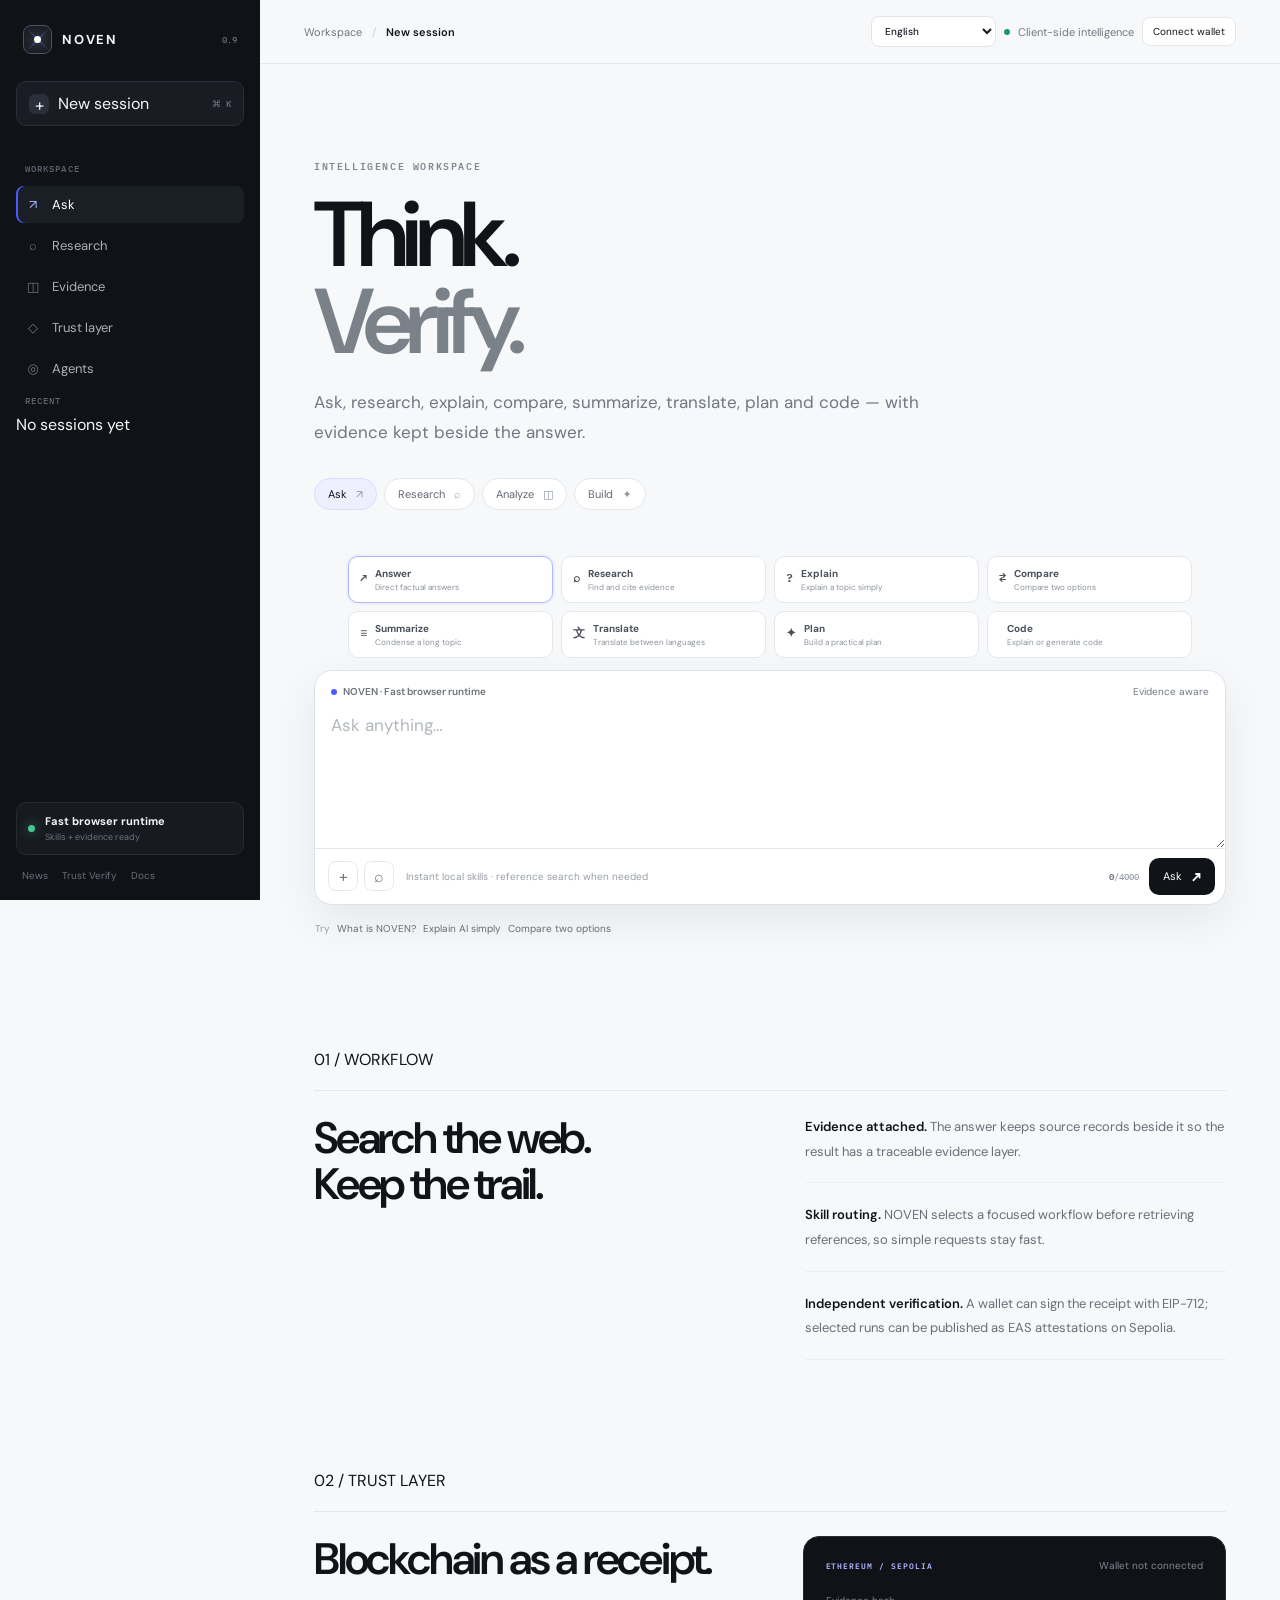
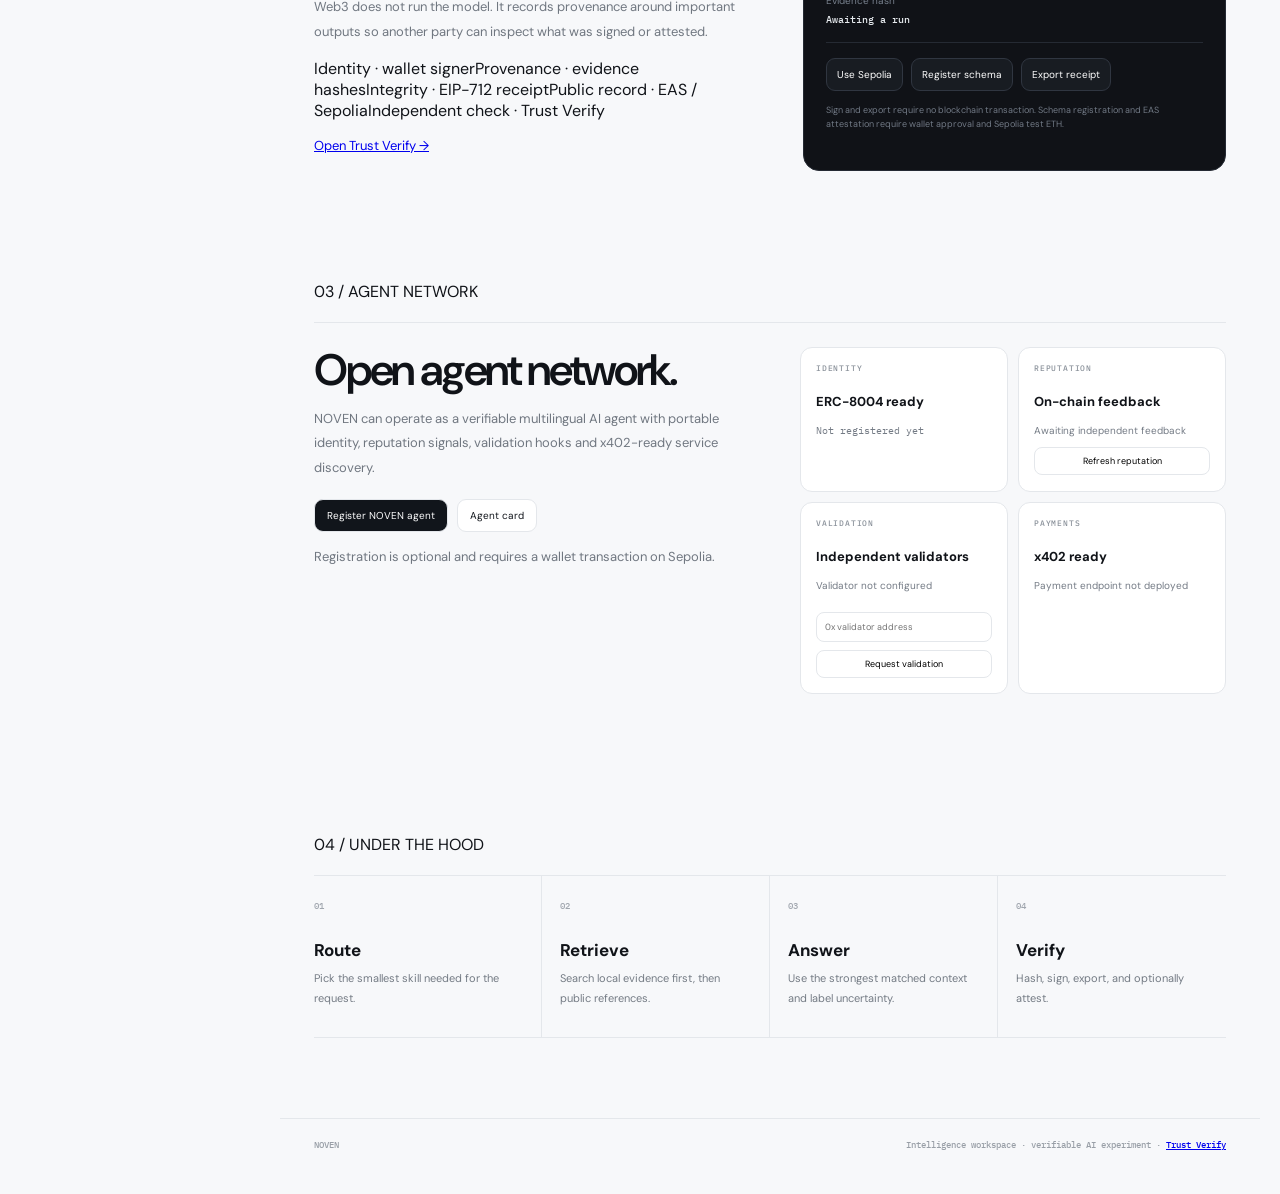
==== commit 21db0ccd: "feat(noven): add skill rail and faster workspace UI" ====
--- a/ai/site/index.html
+++ b/ai/site/index.html
@@ -9,30 +9,35 @@
   <link rel="preconnect" href="https://fonts.googleapis.com">
   <link rel="preconnect" href="https://fonts.gstatic.com" crossorigin>
   <link href="https://fonts.googleapis.com/css2?family=DM+Sans:wght@400;500;600;700&family=IBM+Plex+Mono:wght@400;500;600&display=swap" rel="stylesheet">
-  <link rel="stylesheet" href="styles.css?v=20260914-17">
-  <style>.language-select{border:1px solid #e1e4e9;background:#fff;color:#141820;border-radius:8px;padding:7px 9px;font:500 10px "DM Sans",sans-serif;cursor:pointer}.language-select:focus{outline:2px solid #dfe3ff;outline-offset:1px}.agent-section{max-width:980px;margin:110px auto 0;padding:0 34px 30px}.agent-layout{display:grid;grid-template-columns:1fr 1fr;gap:60px;margin-top:20px;padding-top:24px;border-top:1px solid var(--line)}.agent-layout h2{font-size:44px;line-height:1.05;letter-spacing:-.05em;margin:0}.agent-intro,.agent-note{color:#707780;font-size:13px;line-height:1.9;max-width:480px}.agent-actions{display:flex;gap:9px;flex-wrap:wrap;margin-top:18px}.agent-actions button,.agent-link{border:1px solid var(--line);background:#11151b;color:#fff;border-radius:9px;padding:9px 12px;font-size:10px;text-decoration:none;cursor:pointer}.agent-link{background:#fff;color:#11151b}.agent-grid{display:grid;grid-template-columns:1fr 1fr;gap:10px}.agent-card{border:1px solid var(--line);background:#fff;border-radius:12px;padding:15px;display:grid;gap:8px;align-content:start}.agent-card .agent-label{font:500 8px "IBM Plex Mono",monospace;color:#8a919a;letter-spacing:.1em}.agent-card strong{font-size:13px}.agent-card span:not(.agent-label),.agent-card code{font-size:10px;color:#747b85;line-height:1.6}.agent-card button{border:1px solid var(--line);background:#fff;border-radius:8px;padding:7px 8px;font-size:9px;cursor:pointer}.agent-card input{width:100%;border:1px solid var(--line);border-radius:8px;padding:8px;font-size:9px;box-sizing:border-box}@media(max-width:680px){.agent-section{padding-left:24px;padding-right:24px}.agent-layout{grid-template-columns:1fr;gap:30px}.agent-layout h2{font-size:36px}.agent-grid{grid-template-columns:1fr}.language-select{max-width:96px}}</style>
+  <link rel="stylesheet" href="styles.css?v=20260914-18">
+  <style>
+    .language-select{border:1px solid #e1e4e9;background:#fff;color:#141820;border-radius:8px;padding:7px 9px;font:500 10px "DM Sans",sans-serif;cursor:pointer}.language-select:focus{outline:2px solid #dfe3ff;outline-offset:1px}
+    .skill-rail{display:grid;grid-template-columns:repeat(4,minmax(0,1fr));gap:8px;max-width:980px;margin:0 auto 12px;padding:0 34px}.skill-pill{appearance:none;border:1px solid var(--line);background:#fff;color:#4a515b;border-radius:10px;padding:10px 11px;text-align:left;display:grid;grid-template-columns:auto 1fr;column-gap:8px;row-gap:2px;cursor:pointer;transition:transform .15s ease,border-color .15s ease,box-shadow .15s ease}.skill-pill:hover{transform:translateY(-1px);border-color:#cfd4dc;box-shadow:0 6px 18px rgba(16,24,40,.06)}.skill-pill.active{border-color:#aeb6ff;box-shadow:0 0 0 2px #eef0ff}.skill-pill span{grid-row:span 2;font:600 12px "IBM Plex Mono",monospace}.skill-pill b{font-size:10px}.skill-pill small{font-size:8px;color:#8a919a;white-space:nowrap;overflow:hidden;text-overflow:ellipsis}.agent-section{max-width:980px;margin:110px auto 0;padding:0 34px 30px}.agent-layout{display:grid;grid-template-columns:1fr 1fr;gap:60px;margin-top:20px;padding-top:24px;border-top:1px solid var(--line)}.agent-layout h2{font-size:44px;line-height:1.05;letter-spacing:-.05em;margin:0}.agent-intro,.agent-note{color:#707780;font-size:13px;line-height:1.9;max-width:480px}.agent-actions{display:flex;gap:9px;flex-wrap:wrap;margin-top:18px}.agent-actions button,.agent-link{border:1px solid var(--line);background:#11151b;color:#fff;border-radius:9px;padding:9px 12px;font-size:10px;text-decoration:none;cursor:pointer}.agent-link{background:#fff;color:#11151b}.agent-grid{display:grid;grid-template-columns:1fr 1fr;gap:10px}.agent-card{border:1px solid var(--line);background:#fff;border-radius:12px;padding:15px;display:grid;gap:8px;align-content:start}.agent-card .agent-label{font:500 8px "IBM Plex Mono",monospace;color:#8a919a;letter-spacing:.1em}.agent-card strong{font-size:13px}.agent-card span:not(.agent-label),.agent-card code{font-size:10px;color:#747b85;line-height:1.6}.agent-card button{border:1px solid var(--line);background:#fff;border-radius:8px;padding:7px 8px;font-size:9px;cursor:pointer}.agent-card input{width:100%;border:1px solid var(--line);border-radius:8px;padding:8px;font-size:9px;box-sizing:border-box}@media(max-width:760px){.skill-rail{grid-template-columns:repeat(2,1fr);padding:0 24px}.skill-pill small{display:none}.agent-section{padding-left:24px;padding-right:24px}.agent-layout{grid-template-columns:1fr;gap:30px}.agent-layout h2{font-size:36px}.agent-grid{grid-template-columns:1fr}.language-select{max-width:96px}}
+  </style>
 </head>
 <body>
   <div class="app-shell">
     <aside class="sidebar" aria-label="Workspace navigation">
-      <div class="brand-row"><a class="brand" href="./" aria-label="NOVEN home"><span class="brand-mark" aria-hidden="true"><span></span></span><span class="brand-word">NOVEN</span></a><span class="version">0.8</span></div>
+      <div class="brand-row"><a class="brand" href="./" aria-label="NOVEN home"><span class="brand-mark" aria-hidden="true"><span></span></span><span class="brand-word">NOVEN</span></a><span class="version">0.9</span></div>
       <button class="new-chat" type="button"><span class="plus">+</span><span>New session</span><kbd>⌘ K</kbd></button>
       <nav class="side-nav"><span class="nav-caption">WORKSPACE</span><a class="nav-item active" href="#ask"><span class="nav-icon">↗</span>Ask</a><a class="nav-item" href="#research"><span class="nav-icon">⌕</span>Research</a><a class="nav-item" href="#evidence"><span class="nav-icon">◫</span>Evidence</a><a class="nav-item" href="#web3"><span class="nav-icon">◇</span>Trust layer</a><a class="nav-item" href="#agents"><span class="nav-icon">◎</span>Agents</a></nav>
       <div class="history-block"><div class="nav-caption">RECENT</div><div class="history-list"><span class="history-empty">No sessions yet</span></div></div>
-      <div class="sidebar-bottom"><div class="system-card"><span class="pulse"></span><div><strong>Browser runtime</strong><small>Evidence + trust ready</small></div></div><div class="mini-links"><a href="../../">News</a><a href="trust.html">Trust Verify</a><a href="README-CONNECTION.md">Docs</a></div></div>
+      <div class="sidebar-bottom"><div class="system-card"><span class="pulse"></span><div><strong>Fast browser runtime</strong><small>Skills + evidence ready</small></div></div><div class="mini-links"><a href="../../">News</a><a href="trust.html">Trust Verify</a><a href="README-CONNECTION.md">Docs</a></div></div>
     </aside>
     <main class="main">
       <header class="topbar"><div class="crumb"><span>Workspace</span><b>/</b><strong>New session</strong></div><div class="top-actions"><span class="secure-dot"></span><span>Client-side intelligence</span><button id="walletButton" type="button" class="wallet-button">Connect wallet</button></div></header>
-      <section class="hero" id="ask"><div class="eyebrow">INTELLIGENCE WORKSPACE</div><h1>Think.<br><span>Verify.</span></h1><p>A multilingual research surface that retrieves evidence and turns important AI outputs into structured, verifiable receipts.</p><div class="mode-row" role="tablist" aria-label="Modes"><button class="mode active" type="button" data-prefix="">Ask <span>↗</span></button><button class="mode" type="button" data-prefix="Research this: ">Research <span>⌕</span></button><button class="mode" type="button" data-prefix="Analyze this: ">Analyze <span>◫</span></button><button class="mode" type="button" data-prefix="Build a plan for: ">Build <span>✦</span></button></div></section>
-      <section class="composer-wrap"><form id="chatForm" class="composer"><div class="composer-head"><span class="model-chip"><span class="model-dot"></span>NOVEN · Browser runtime</span><span class="context-chip">Evidence aware</span></div><textarea id="question" maxlength="4000" placeholder="Ask anything…" required></textarea><div class="composer-footer"><div class="composer-tools"><button type="button" class="tool-button" title="Attach">+</button><button type="button" class="tool-button" title="Search">⌕</button><span class="helper">Browser-first · API optional</span></div><div class="send-side"><span class="counter"><b id="charCount">0</b>/4000</span><button id="send" type="submit" class="send-button"><span>Ask</span><b>↗</b></button></div></div></form><div class="suggestions" aria-label="Examples"><span>Try</span><button type="button" class="suggestion" data-question="What is NOVEN?">What is NOVEN?</button><button type="button" class="suggestion" data-question="What is artificial intelligence?">What is AI?</button><button type="button" class="suggestion" data-question="What does Web3 add here?">What does Web3 add?</button></div></section>
+      <section class="hero" id="ask"><div class="eyebrow">INTELLIGENCE WORKSPACE</div><h1>Think.<br><span>Verify.</span></h1><p>Ask, research, explain, compare, summarize, translate, plan and code — with evidence kept beside the answer.</p><div class="mode-row" role="tablist" aria-label="Modes"><button class="mode active" type="button" data-prefix="">Ask <span>↗</span></button><button class="mode" type="button" data-prefix="Research this: ">Research <span>⌕</span></button><button class="mode" type="button" data-prefix="Analyze this: ">Analyze <span>◫</span></button><button class="mode" type="button" data-prefix="Build a plan for: ">Build <span>✦</span></button></div></section>
+      <section class="composer-wrap">
+        <form id="chatForm" class="composer"><div class="composer-head"><span class="model-chip"><span class="model-dot"></span>NOVEN · Fast browser runtime</span><span class="context-chip">Evidence aware</span></div><textarea id="question" maxlength="4000" placeholder="Ask anything…" required></textarea><div class="composer-footer"><div class="composer-tools"><button type="button" class="tool-button" title="Attach">+</button><button type="button" class="tool-button" title="Search">⌕</button><span class="helper">Instant local skills · reference search when needed</span></div><div class="send-side"><span class="counter"><b id="charCount">0</b>/4000</span><button id="send" type="submit" class="send-button"><span>Ask</span><b>↗</b></button></div></div></form><div class="suggestions" aria-label="Examples"><span>Try</span><button type="button" class="suggestion" data-question="What is NOVEN?">What is NOVEN?</button><button type="button" class="suggestion" data-question="Explain artificial intelligence simply">Explain AI simply</button><button type="button" class="suggestion" data-question="Compare Kenya and Saudi Arabia for studying">Compare two options</button></div>
+      </section>
       <section id="result" class="response-panel hidden" aria-live="polite"><div class="response-main"><div class="response-meta"><span class="label">RESPONSE</span><span>Live run</span></div><div id="answer" class="answer"></div></div><aside class="evidence" id="evidence"><div class="evidence-head"><span>Evidence</span><small id="evidenceState">SOURCES</small></div><div id="sources" class="sources"></div></aside><div class="verification-strip"><div><span class="verification-label">OUTPUT HASH</span><code id="verificationHash">generating…</code></div><button id="verifyWalletButton" type="button">Sign EIP-712</button><button id="downloadReceiptButton" type="button">Receipt</button><button id="anchorButton" type="button">Attest EAS</button><div><span class="verification-label">TRUST</span><code id="verificationSignature">—</code></div></div></section>
-      <section id="research" class="section-block"><div class="section-kicker">01 / WORKFLOW</div><div class="section-layout"><div><h2>Search the web.<br>Keep the trail.</h2></div><div class="principles"><p><strong>Evidence attached.</strong> The answer keeps source records beside it so the result has a traceable evidence layer.</p><p><strong>Structured receipts.</strong> NOVEN hashes the question, answer, evidence, model/runtime and dataset layer into a portable receipt.</p><p><strong>Independent verification.</strong> A wallet can sign the receipt with EIP-712; selected runs can be published as EAS attestations on Sepolia.</p></div></div></section>
+      <section id="research" class="section-block"><div class="section-kicker">01 / WORKFLOW</div><div class="section-layout"><div><h2>Search the web.<br>Keep the trail.</h2></div><div class="principles"><p><strong>Evidence attached.</strong> The answer keeps source records beside it so the result has a traceable evidence layer.</p><p><strong>Skill routing.</strong> NOVEN selects a focused workflow before retrieving references, so simple requests stay fast.</p><p><strong>Independent verification.</strong> A wallet can sign the receipt with EIP-712; selected runs can be published as EAS attestations on Sepolia.</p></div></div></section>
       <section id="web3" class="web3-section"><div class="section-kicker">02 / TRUST LAYER</div><div class="web3-grid"><div><h2>Blockchain as a receipt.</h2><p>Web3 does not run the model. It records provenance around important outputs so another party can inspect what was signed or attested.</p><div class="web3-trust-list"><span>Identity · wallet signer</span><span>Provenance · evidence hashes</span><span>Integrity · EIP-712 receipt</span><span>Public record · EAS / Sepolia</span><span>Independent check · Trust Verify</span></div><p><a href="trust.html">Open Trust Verify →</a></p></div><div class="web3-card"><div class="web3-top"><span class="chain-pill">ETHEREUM / SEPOLIA</span><span id="web3Status" data-tone="neutral">Wallet not connected</span></div><div class="web3-line"><span>Evidence hash</span><code id="web3Hash">Awaiting a run</code></div><div class="web3-actions"><button id="sepoliaButton" type="button">Use Sepolia</button><button id="registerSchemaButton" type="button">Register schema</button><button id="downloadReceiptButton2" type="button">Export receipt</button></div><small>Sign and export require no blockchain transaction. Schema registration and EAS attestation require wallet approval and Sepolia test ETH.</small></div></div></section>
       <section id="agents" class="agent-section"><div class="section-kicker">03 / AGENT NETWORK</div><div class="agent-layout"><div><h2>Open agent network.</h2><p class="agent-intro">NOVEN can operate as a verifiable multilingual AI agent with portable identity, reputation signals, validation hooks and x402-ready service discovery.</p><div class="agent-actions"><button id="registerAgentButton" type="button">Register NOVEN agent</button><a id="agentCardLink" class="agent-link" href="agent-card.json" target="_blank" rel="noopener">Agent card</a></div><p id="agentNetworkNote" class="agent-note">Registration is optional and requires a wallet transaction on Sepolia.</p></div><div class="agent-grid"><div class="agent-card"><span class="agent-label">IDENTITY</span><strong id="agentIdentityStatus">ERC-8004 ready</strong><code id="agentIdValue">Not registered yet</code></div><div class="agent-card"><span class="agent-label">REPUTATION</span><strong>On-chain feedback</strong><span id="agentReputationStatus">Awaiting independent feedback</span><button id="refreshReputationButton" type="button">Refresh reputation</button></div><div class="agent-card"><span class="agent-label">VALIDATION</span><strong>Independent validators</strong><span id="agentValidationStatus">Validator not configured</span><input id="validatorAddress" type="text" inputmode="text" placeholder="0x validator address"><button id="requestValidationButton" type="button">Request validation</button></div><div class="agent-card"><span class="agent-label">PAYMENTS</span><strong>x402 ready</strong><span id="x402StatusText">Payment endpoint not deployed</span></div></div></div></section>
-      <section id="system" class="system-section"><div class="section-kicker">04 / UNDER THE HOOD</div><div class="system-grid"><div><div class="system-number">01</div><h3>Discover</h3><p>Pull records from public feeds and local knowledge.</p></div><div><div class="system-number">02</div><h3>Cross-check</h3><p>Rank evidence before producing the result.</p></div><div><div class="system-number">03</div><h3>Reason</h3><p>Answer from the strongest available context.</p></div><div><div class="system-number">04</div><h3>Attest</h3><p>Hash, sign, export, and optionally attest.</p></div></div></section>
+      <section id="system" class="system-section"><div class="section-kicker">04 / UNDER THE HOOD</div><div class="system-grid"><div><div class="system-number">01</div><h3>Route</h3><p>Pick the smallest skill needed for the request.</p></div><div><div class="system-number">02</div><h3>Retrieve</h3><p>Search local evidence first, then public references.</p></div><div><div class="system-number">03</div><h3>Answer</h3><p>Use the strongest matched context and label uncertainty.</p></div><div><div class="system-number">04</div><h3>Verify</h3><p>Hash, sign, export, and optionally attest.</p></div></div></section>
       <footer><span>NOVEN</span><span>Intelligence workspace · verifiable AI experiment · <a href="trust.html">Trust Verify</a></span></footer>
     </main>
   </div>
-  <script src="app-config.js?v=20260914-17"></script><script src="settings.js?v=20260914-17"></script><script src="i18n-safe.js?v=20260914-17"></script><script src="app.js?v=20260914-17"></script><script src="web3.js?v=20260914-17"></script>
+  <script src="app-config.js?v=20260914-18"></script><script src="settings.js?v=20260914-18"></script><script src="i18n-safe.js?v=20260914-18"></script><script src="app.js?v=20260914-18"></script><script src="skills.js?v=20260914-18"></script><script src="web3.js?v=20260914-18"></script>
 </body>
-</html>+</html>
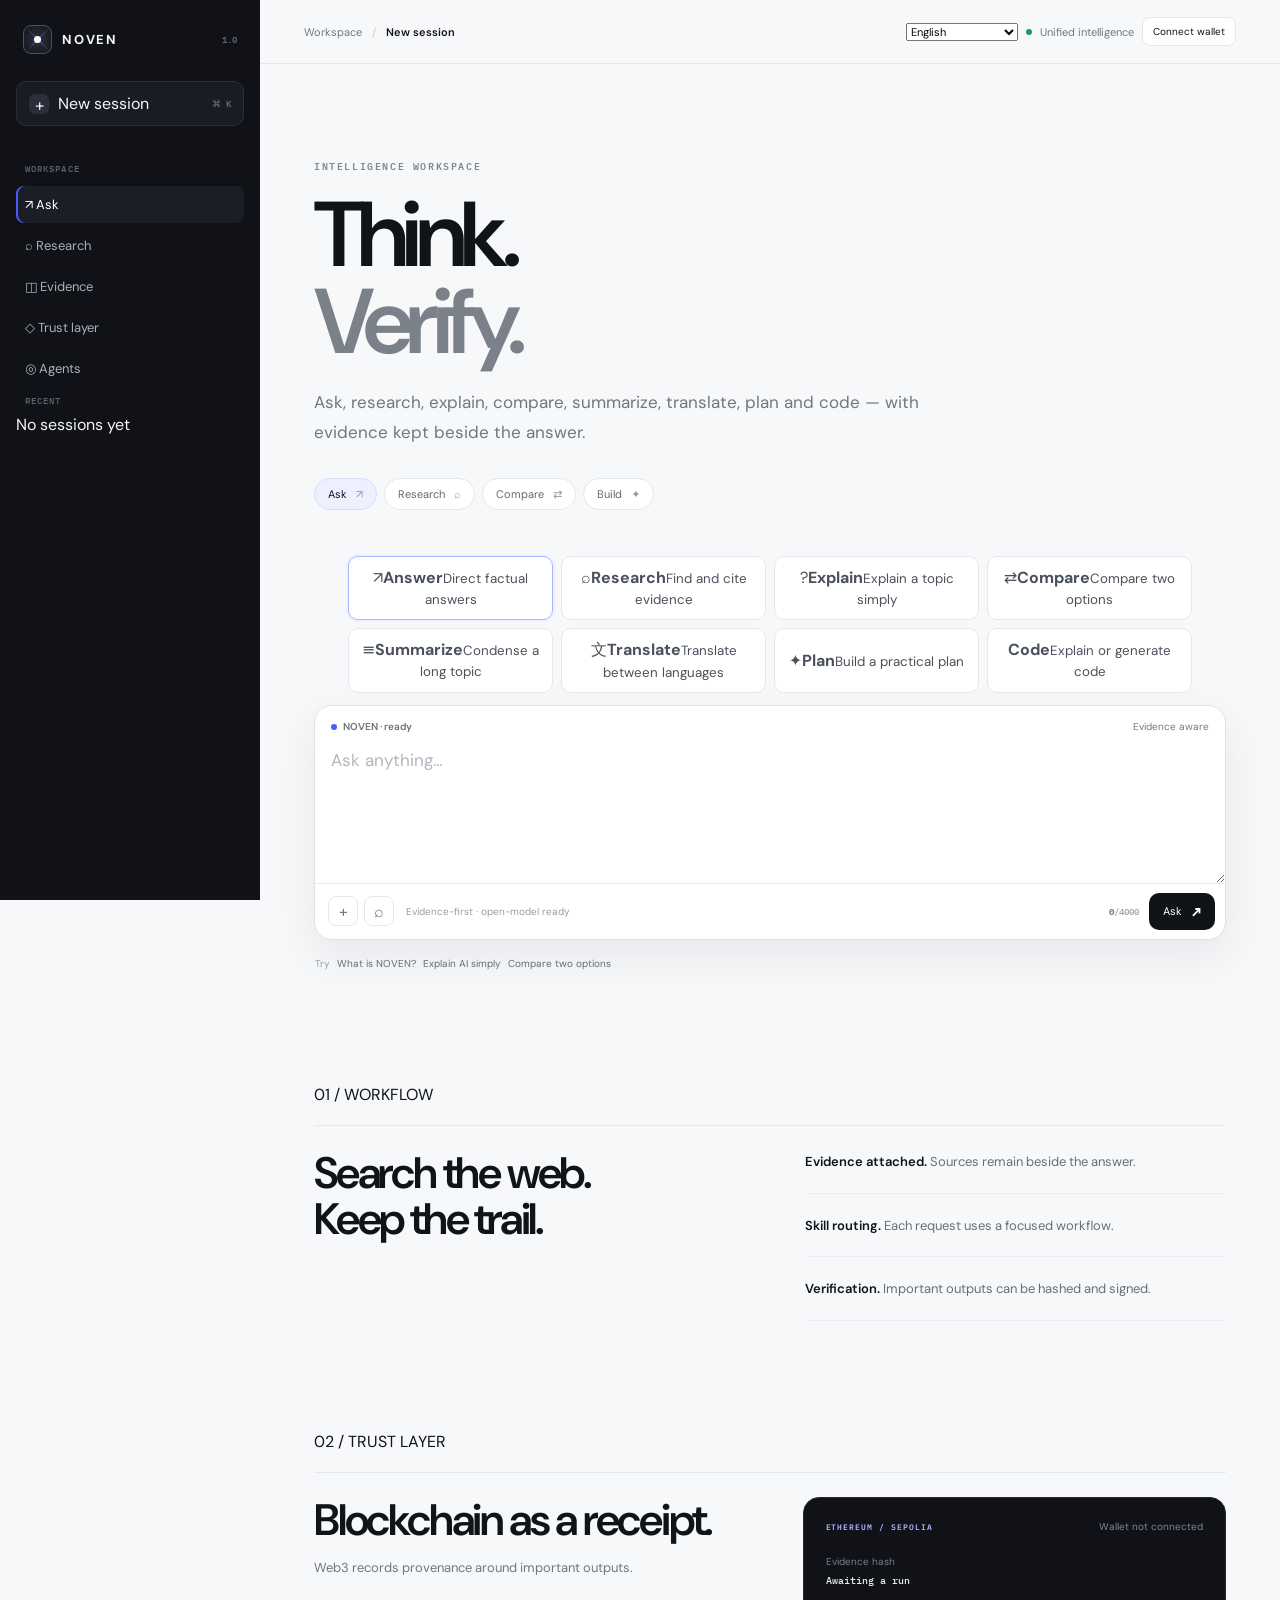
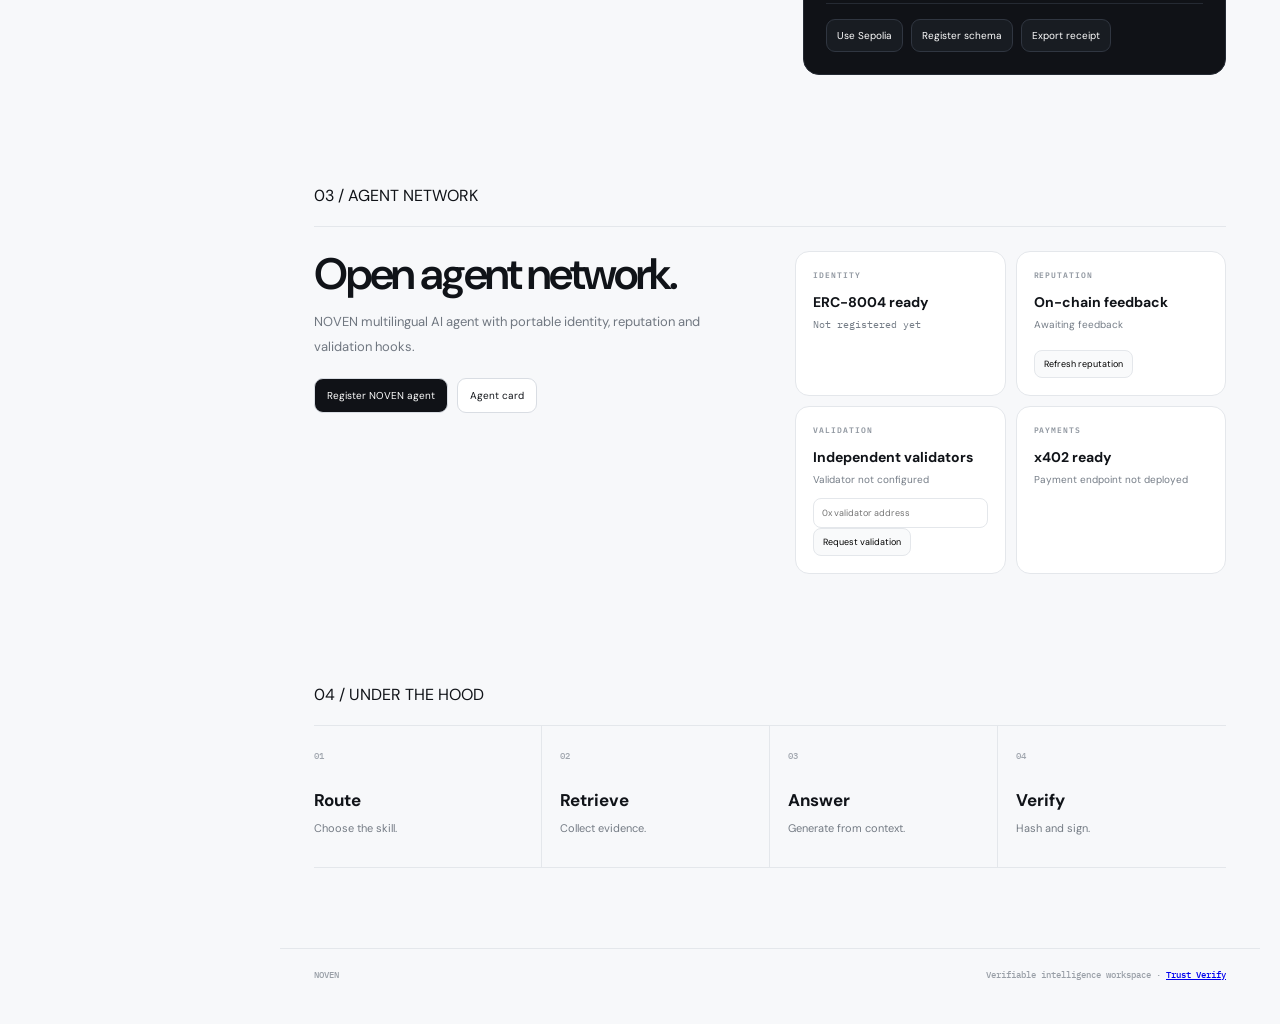
==== commit 3ed4cfe7: "Replace NOVEN page with single runtime loader" ====
--- a/ai/site/index.html
+++ b/ai/site/index.html
@@ -1,43 +1 @@
-<!doctype html>
-<html lang="en" dir="ltr">
-<head>
-  <meta charset="utf-8">
-  <meta name="viewport" content="width=device-width,initial-scale=1,viewport-fit=cover">
-  <meta name="theme-color" content="#f7f8fa">
-  <meta name="description" content="NOVEN — a multilingual verifiable intelligence workspace and AI agent network.">
-  <title>NOVEN — Verifiable Intelligence</title>
-  <link rel="preconnect" href="https://fonts.googleapis.com">
-  <link rel="preconnect" href="https://fonts.gstatic.com" crossorigin>
-  <link href="https://fonts.googleapis.com/css2?family=DM+Sans:wght@400;500;600;700&family=IBM+Plex+Mono:wght@400;500;600&display=swap" rel="stylesheet">
-  <link rel="stylesheet" href="styles.css?v=20260914-18">
-  <style>
-    .language-select{border:1px solid #e1e4e9;background:#fff;color:#141820;border-radius:8px;padding:7px 9px;font:500 10px "DM Sans",sans-serif;cursor:pointer}.language-select:focus{outline:2px solid #dfe3ff;outline-offset:1px}
-    .skill-rail{display:grid;grid-template-columns:repeat(4,minmax(0,1fr));gap:8px;max-width:980px;margin:0 auto 12px;padding:0 34px}.skill-pill{appearance:none;border:1px solid var(--line);background:#fff;color:#4a515b;border-radius:10px;padding:10px 11px;text-align:left;display:grid;grid-template-columns:auto 1fr;column-gap:8px;row-gap:2px;cursor:pointer;transition:transform .15s ease,border-color .15s ease,box-shadow .15s ease}.skill-pill:hover{transform:translateY(-1px);border-color:#cfd4dc;box-shadow:0 6px 18px rgba(16,24,40,.06)}.skill-pill.active{border-color:#aeb6ff;box-shadow:0 0 0 2px #eef0ff}.skill-pill span{grid-row:span 2;font:600 12px "IBM Plex Mono",monospace}.skill-pill b{font-size:10px}.skill-pill small{font-size:8px;color:#8a919a;white-space:nowrap;overflow:hidden;text-overflow:ellipsis}.agent-section{max-width:980px;margin:110px auto 0;padding:0 34px 30px}.agent-layout{display:grid;grid-template-columns:1fr 1fr;gap:60px;margin-top:20px;padding-top:24px;border-top:1px solid var(--line)}.agent-layout h2{font-size:44px;line-height:1.05;letter-spacing:-.05em;margin:0}.agent-intro,.agent-note{color:#707780;font-size:13px;line-height:1.9;max-width:480px}.agent-actions{display:flex;gap:9px;flex-wrap:wrap;margin-top:18px}.agent-actions button,.agent-link{border:1px solid var(--line);background:#11151b;color:#fff;border-radius:9px;padding:9px 12px;font-size:10px;text-decoration:none;cursor:pointer}.agent-link{background:#fff;color:#11151b}.agent-grid{display:grid;grid-template-columns:1fr 1fr;gap:10px}.agent-card{border:1px solid var(--line);background:#fff;border-radius:12px;padding:15px;display:grid;gap:8px;align-content:start}.agent-card .agent-label{font:500 8px "IBM Plex Mono",monospace;color:#8a919a;letter-spacing:.1em}.agent-card strong{font-size:13px}.agent-card span:not(.agent-label),.agent-card code{font-size:10px;color:#747b85;line-height:1.6}.agent-card button{border:1px solid var(--line);background:#fff;border-radius:8px;padding:7px 8px;font-size:9px;cursor:pointer}.agent-card input{width:100%;border:1px solid var(--line);border-radius:8px;padding:8px;font-size:9px;box-sizing:border-box}@media(max-width:760px){.skill-rail{grid-template-columns:repeat(2,1fr);padding:0 24px}.skill-pill small{display:none}.agent-section{padding-left:24px;padding-right:24px}.agent-layout{grid-template-columns:1fr;gap:30px}.agent-layout h2{font-size:36px}.agent-grid{grid-template-columns:1fr}.language-select{max-width:96px}}
-  </style>
-</head>
-<body>
-  <div class="app-shell">
-    <aside class="sidebar" aria-label="Workspace navigation">
-      <div class="brand-row"><a class="brand" href="./" aria-label="NOVEN home"><span class="brand-mark" aria-hidden="true"><span></span></span><span class="brand-word">NOVEN</span></a><span class="version">0.9</span></div>
-      <button class="new-chat" type="button"><span class="plus">+</span><span>New session</span><kbd>⌘ K</kbd></button>
-      <nav class="side-nav"><span class="nav-caption">WORKSPACE</span><a class="nav-item active" href="#ask"><span class="nav-icon">↗</span>Ask</a><a class="nav-item" href="#research"><span class="nav-icon">⌕</span>Research</a><a class="nav-item" href="#evidence"><span class="nav-icon">◫</span>Evidence</a><a class="nav-item" href="#web3"><span class="nav-icon">◇</span>Trust layer</a><a class="nav-item" href="#agents"><span class="nav-icon">◎</span>Agents</a></nav>
-      <div class="history-block"><div class="nav-caption">RECENT</div><div class="history-list"><span class="history-empty">No sessions yet</span></div></div>
-      <div class="sidebar-bottom"><div class="system-card"><span class="pulse"></span><div><strong>Fast browser runtime</strong><small>Skills + evidence ready</small></div></div><div class="mini-links"><a href="../../">News</a><a href="trust.html">Trust Verify</a><a href="README-CONNECTION.md">Docs</a></div></div>
-    </aside>
-    <main class="main">
-      <header class="topbar"><div class="crumb"><span>Workspace</span><b>/</b><strong>New session</strong></div><div class="top-actions"><span class="secure-dot"></span><span>Client-side intelligence</span><button id="walletButton" type="button" class="wallet-button">Connect wallet</button></div></header>
-      <section class="hero" id="ask"><div class="eyebrow">INTELLIGENCE WORKSPACE</div><h1>Think.<br><span>Verify.</span></h1><p>Ask, research, explain, compare, summarize, translate, plan and code — with evidence kept beside the answer.</p><div class="mode-row" role="tablist" aria-label="Modes"><button class="mode active" type="button" data-prefix="">Ask <span>↗</span></button><button class="mode" type="button" data-prefix="Research this: ">Research <span>⌕</span></button><button class="mode" type="button" data-prefix="Analyze this: ">Analyze <span>◫</span></button><button class="mode" type="button" data-prefix="Build a plan for: ">Build <span>✦</span></button></div></section>
-      <section class="composer-wrap">
-        <form id="chatForm" class="composer"><div class="composer-head"><span class="model-chip"><span class="model-dot"></span>NOVEN · Fast browser runtime</span><span class="context-chip">Evidence aware</span></div><textarea id="question" maxlength="4000" placeholder="Ask anything…" required></textarea><div class="composer-footer"><div class="composer-tools"><button type="button" class="tool-button" title="Attach">+</button><button type="button" class="tool-button" title="Search">⌕</button><span class="helper">Instant local skills · reference search when needed</span></div><div class="send-side"><span class="counter"><b id="charCount">0</b>/4000</span><button id="send" type="submit" class="send-button"><span>Ask</span><b>↗</b></button></div></div></form><div class="suggestions" aria-label="Examples"><span>Try</span><button type="button" class="suggestion" data-question="What is NOVEN?">What is NOVEN?</button><button type="button" class="suggestion" data-question="Explain artificial intelligence simply">Explain AI simply</button><button type="button" class="suggestion" data-question="Compare Kenya and Saudi Arabia for studying">Compare two options</button></div>
-      </section>
-      <section id="result" class="response-panel hidden" aria-live="polite"><div class="response-main"><div class="response-meta"><span class="label">RESPONSE</span><span>Live run</span></div><div id="answer" class="answer"></div></div><aside class="evidence" id="evidence"><div class="evidence-head"><span>Evidence</span><small id="evidenceState">SOURCES</small></div><div id="sources" class="sources"></div></aside><div class="verification-strip"><div><span class="verification-label">OUTPUT HASH</span><code id="verificationHash">generating…</code></div><button id="verifyWalletButton" type="button">Sign EIP-712</button><button id="downloadReceiptButton" type="button">Receipt</button><button id="anchorButton" type="button">Attest EAS</button><div><span class="verification-label">TRUST</span><code id="verificationSignature">—</code></div></div></section>
-      <section id="research" class="section-block"><div class="section-kicker">01 / WORKFLOW</div><div class="section-layout"><div><h2>Search the web.<br>Keep the trail.</h2></div><div class="principles"><p><strong>Evidence attached.</strong> The answer keeps source records beside it so the result has a traceable evidence layer.</p><p><strong>Skill routing.</strong> NOVEN selects a focused workflow before retrieving references, so simple requests stay fast.</p><p><strong>Independent verification.</strong> A wallet can sign the receipt with EIP-712; selected runs can be published as EAS attestations on Sepolia.</p></div></div></section>
-      <section id="web3" class="web3-section"><div class="section-kicker">02 / TRUST LAYER</div><div class="web3-grid"><div><h2>Blockchain as a receipt.</h2><p>Web3 does not run the model. It records provenance around important outputs so another party can inspect what was signed or attested.</p><div class="web3-trust-list"><span>Identity · wallet signer</span><span>Provenance · evidence hashes</span><span>Integrity · EIP-712 receipt</span><span>Public record · EAS / Sepolia</span><span>Independent check · Trust Verify</span></div><p><a href="trust.html">Open Trust Verify →</a></p></div><div class="web3-card"><div class="web3-top"><span class="chain-pill">ETHEREUM / SEPOLIA</span><span id="web3Status" data-tone="neutral">Wallet not connected</span></div><div class="web3-line"><span>Evidence hash</span><code id="web3Hash">Awaiting a run</code></div><div class="web3-actions"><button id="sepoliaButton" type="button">Use Sepolia</button><button id="registerSchemaButton" type="button">Register schema</button><button id="downloadReceiptButton2" type="button">Export receipt</button></div><small>Sign and export require no blockchain transaction. Schema registration and EAS attestation require wallet approval and Sepolia test ETH.</small></div></div></section>
-      <section id="agents" class="agent-section"><div class="section-kicker">03 / AGENT NETWORK</div><div class="agent-layout"><div><h2>Open agent network.</h2><p class="agent-intro">NOVEN can operate as a verifiable multilingual AI agent with portable identity, reputation signals, validation hooks and x402-ready service discovery.</p><div class="agent-actions"><button id="registerAgentButton" type="button">Register NOVEN agent</button><a id="agentCardLink" class="agent-link" href="agent-card.json" target="_blank" rel="noopener">Agent card</a></div><p id="agentNetworkNote" class="agent-note">Registration is optional and requires a wallet transaction on Sepolia.</p></div><div class="agent-grid"><div class="agent-card"><span class="agent-label">IDENTITY</span><strong id="agentIdentityStatus">ERC-8004 ready</strong><code id="agentIdValue">Not registered yet</code></div><div class="agent-card"><span class="agent-label">REPUTATION</span><strong>On-chain feedback</strong><span id="agentReputationStatus">Awaiting independent feedback</span><button id="refreshReputationButton" type="button">Refresh reputation</button></div><div class="agent-card"><span class="agent-label">VALIDATION</span><strong>Independent validators</strong><span id="agentValidationStatus">Validator not configured</span><input id="validatorAddress" type="text" inputmode="text" placeholder="0x validator address"><button id="requestValidationButton" type="button">Request validation</button></div><div class="agent-card"><span class="agent-label">PAYMENTS</span><strong>x402 ready</strong><span id="x402StatusText">Payment endpoint not deployed</span></div></div></div></section>
-      <section id="system" class="system-section"><div class="section-kicker">04 / UNDER THE HOOD</div><div class="system-grid"><div><div class="system-number">01</div><h3>Route</h3><p>Pick the smallest skill needed for the request.</p></div><div><div class="system-number">02</div><h3>Retrieve</h3><p>Search local evidence first, then public references.</p></div><div><div class="system-number">03</div><h3>Answer</h3><p>Use the strongest matched context and label uncertainty.</p></div><div><div class="system-number">04</div><h3>Verify</h3><p>Hash, sign, export, and optionally attest.</p></div></div></section>
-      <footer><span>NOVEN</span><span>Intelligence workspace · verifiable AI experiment · <a href="trust.html">Trust Verify</a></span></footer>
-    </main>
-  </div>
-  <script src="app-config.js?v=20260914-18"></script><script src="settings.js?v=20260914-18"></script><script src="i18n-safe.js?v=20260914-18"></script><script src="app.js?v=20260914-18"></script><script src="skills.js?v=20260914-18"></script><script src="web3.js?v=20260914-18"></script>
-</body>
-</html>
+<!doctype html><html lang="en" dir="ltr"><head><meta charset="utf-8"><meta name="viewport" content="width=device-width,initial-scale=1,viewport-fit=cover"><meta name="theme-color" content="#f7f8fa"><meta name="description" content="NOVEN — a multilingual verifiable intelligence workspace and AI agent network."><title>NOVEN — Verifiable Intelligence</title><link rel="preconnect" href="https://fonts.googleapis.com"><link rel="preconnect" href="https://fonts.gstatic.com" crossorigin><link href="https://fonts.googleapis.com/css2?family=DM+Sans:wght@400;500;600;700&family=IBM+Plex+Mono:wght@400;500;600&display=swap" rel="stylesheet"><link rel="stylesheet" href="styles.css?v=20260914-32"><style>.skill-rail{display:grid;grid-template-columns:repeat(4,minmax(0,1fr));gap:8px;max-width:980px;margin:0 auto 12px;padding:0 34px}.skill-pill{border:1px solid var(--line);background:#fff;color:#4a515b;border-radius:10px;padding:10px;cursor:pointer}.skill-pill.active{border-color:#aeb6ff;box-shadow:0 0 0 2px #eef0ff}@media(max-width:760px){.skill-rail{grid-template-columns:repeat(2,1fr);padding:0 24px}}</style></head><body><div class="app-shell"><aside class="sidebar"><div class="brand-row"><a class="brand" href="./"><span class="brand-mark" aria-hidden="true"><span></span></span><span class="brand-word">NOVEN</span></a><span class="version">1.0</span></div><button class="new-chat" type="button"><span class="plus">+</span><span>New session</span><kbd>⌘ K</kbd></button><nav class="side-nav"><span class="nav-caption">WORKSPACE</span><a class="nav-item active" href="#ask">↗ Ask</a><a class="nav-item" href="#research">⌕ Research</a><a class="nav-item" href="#evidence">◫ Evidence</a><a class="nav-item" href="#web3">◇ Trust layer</a><a class="nav-item" href="#agents">◎ Agents</a></nav><div class="history-block"><div class="nav-caption">RECENT</div><div class="history-list"><span class="history-empty">No sessions yet</span></div></div></aside><main class="main"><header class="topbar"><div class="crumb"><span>Workspace</span><b>/</b><strong>New session</strong></div><div class="top-actions"><span class="secure-dot"></span><span>Unified intelligence</span><button id="walletButton" type="button" class="wallet-button">Connect wallet</button></div></header><section class="hero" id="ask"><div class="eyebrow">INTELLIGENCE WORKSPACE</div><h1>Think.<br><span>Verify.</span></h1><p>Ask, research, explain, compare, summarize, translate, plan and code — with evidence kept beside the answer.</p><div class="mode-row"><button class="mode active" type="button" data-skill="answer">Ask <span>↗</span></button><button class="mode" type="button" data-skill="research">Research <span>⌕</span></button><button class="mode" type="button" data-skill="compare">Compare <span>⇄</span></button><button class="mode" type="button" data-skill="plan">Build <span>✦</span></button></div></section><section class="composer-wrap"><div id="skillHost"></div><form id="chatForm" class="composer"><div class="composer-head"><span class="model-chip"><span class="model-dot"></span>NOVEN · Unified runtime</span><span class="context-chip">Evidence aware</span></div><textarea id="question" maxlength="4000" placeholder="Ask anything…" required></textarea><div class="composer-footer"><div class="composer-tools"><button type="button" class="tool-button" id="attachButton">+</button><button type="button" class="tool-button" id="searchButton">⌕</button><span class="helper">Evidence-first · open-model ready</span></div><div class="send-side"><span class="counter"><b id="charCount">0</b>/4000</span><button id="send" type="submit" class="send-button"><span>Ask</span><b>↗</b></button></div></div></form><div class="suggestions"><span>Try</span><button type="button" class="suggestion" data-question="What is NOVEN?">What is NOVEN?</button><button type="button" class="suggestion" data-question="Explain artificial intelligence simply">Explain AI simply</button><button type="button" class="suggestion" data-question="Compare Kenya and Saudi Arabia for studying">Compare two options</button></div></section><section id="result" class="response-panel hidden" aria-live="polite"><div class="response-main"><div class="response-meta"><span class="label">RESPONSE</span><span>Ready</span></div><div id="answer" class="answer"></div></div><aside class="evidence" id="evidence"><div class="evidence-head"><span>Evidence</span><small id="evidenceState">SOURCES</small></div><div id="sources" class="sources"></div></aside><div class="verification-strip"><div><span class="verification-label">OUTPUT HASH</span><code id="verificationHash">Awaiting a run</code></div><button id="verifyWalletButton" type="button">Sign EIP-712</button><button id="downloadReceiptButton" type="button">Receipt</button><button id="anchorButton" type="button">Attest EAS</button><div><span class="verification-label">TRUST</span><code id="verificationSignature">—</code></div></div></section><section id="research" class="section-block"><div class="section-kicker">01 / WORKFLOW</div><div class="section-layout"><div><h2>Search the web.<br>Keep the trail.</h2></div><div class="principles"><p><strong>Evidence attached.</strong> Sources remain beside the answer.</p><p><strong>Skill routing.</strong> Each request uses a focused workflow.</p><p><strong>Verification.</strong> Important outputs can be hashed and signed.</p></div></div></section><section id="web3" class="web3-section"><div class="section-kicker">02 / TRUST LAYER</div><div class="web3-grid"><div><h2>Blockchain as a receipt.</h2><p>Web3 records provenance around important outputs.</p></div><div class="web3-card"><div class="web3-top"><span class="chain-pill">ETHEREUM / SEPOLIA</span><span id="web3Status">Wallet not connected</span></div><div class="web3-line"><span>Evidence hash</span><code id="web3Hash">Awaiting a run</code></div><div class="web3-actions"><button id="sepoliaButton" type="button">Use Sepolia</button><button id="registerSchemaButton" type="button">Register schema</button><button id="downloadReceiptButton2" type="button">Export receipt</button></div></div></div></section><section id="agents" class="agent-section"><div class="section-kicker">03 / AGENT NETWORK</div><div class="agent-layout"><div><h2>Open agent network.</h2><p class="agent-intro">NOVEN multilingual AI agent with portable identity, reputation and validation hooks.</p><div class="agent-actions"><button id="registerAgentButton" type="button">Register NOVEN agent</button><a class="agent-link" href="agent-card.json" target="_blank" rel="noopener">Agent card</a></div></div><div class="agent-grid"><div class="agent-card"><span class="agent-label">IDENTITY</span><strong id="agentIdentityStatus">ERC-8004 ready</strong><code id="agentIdValue">Not registered yet</code></div><div class="agent-card"><span class="agent-label">REPUTATION</span><strong>On-chain feedback</strong><span id="agentReputationStatus">Awaiting feedback</span><button id="refreshReputationButton" type="button">Refresh reputation</button></div><div class="agent-card"><span class="agent-label">VALIDATION</span><strong>Independent validators</strong><span id="agentValidationStatus">Validator not configured</span><input id="validatorAddress" placeholder="0x validator address"><button id="requestValidationButton" type="button">Request validation</button></div><div class="agent-card"><span class="agent-label">PAYMENTS</span><strong>x402 ready</strong><span id="x402StatusText">Payment endpoint not deployed</span></div></div></div></section><section id="system" class="system-section"><div class="section-kicker">04 / UNDER THE HOOD</div><div class="system-grid"><div><div class="system-number">01</div><h3>Route</h3><p>Choose the skill.</p></div><div><div class="system-number">02</div><h3>Retrieve</h3><p>Collect evidence.</p></div><div><div class="system-number">03</div><h3>Answer</h3><p>Generate from context.</p></div><div><div class="system-number">04</div><h3>Verify</h3><p>Hash and sign.</p></div></div></section><footer><span>NOVEN</span><span>Verifiable intelligence workspace · <a href="trust.html">Trust Verify</a></span></footer></main></div><script src="app-config.js?v=20260914-32"></script><script src="settings.js?v=20260914-32"></script><script src="i18n-safe.js?v=20260914-32"></script><script src="BOOT.js?v=20260914-32"></script></body></html>
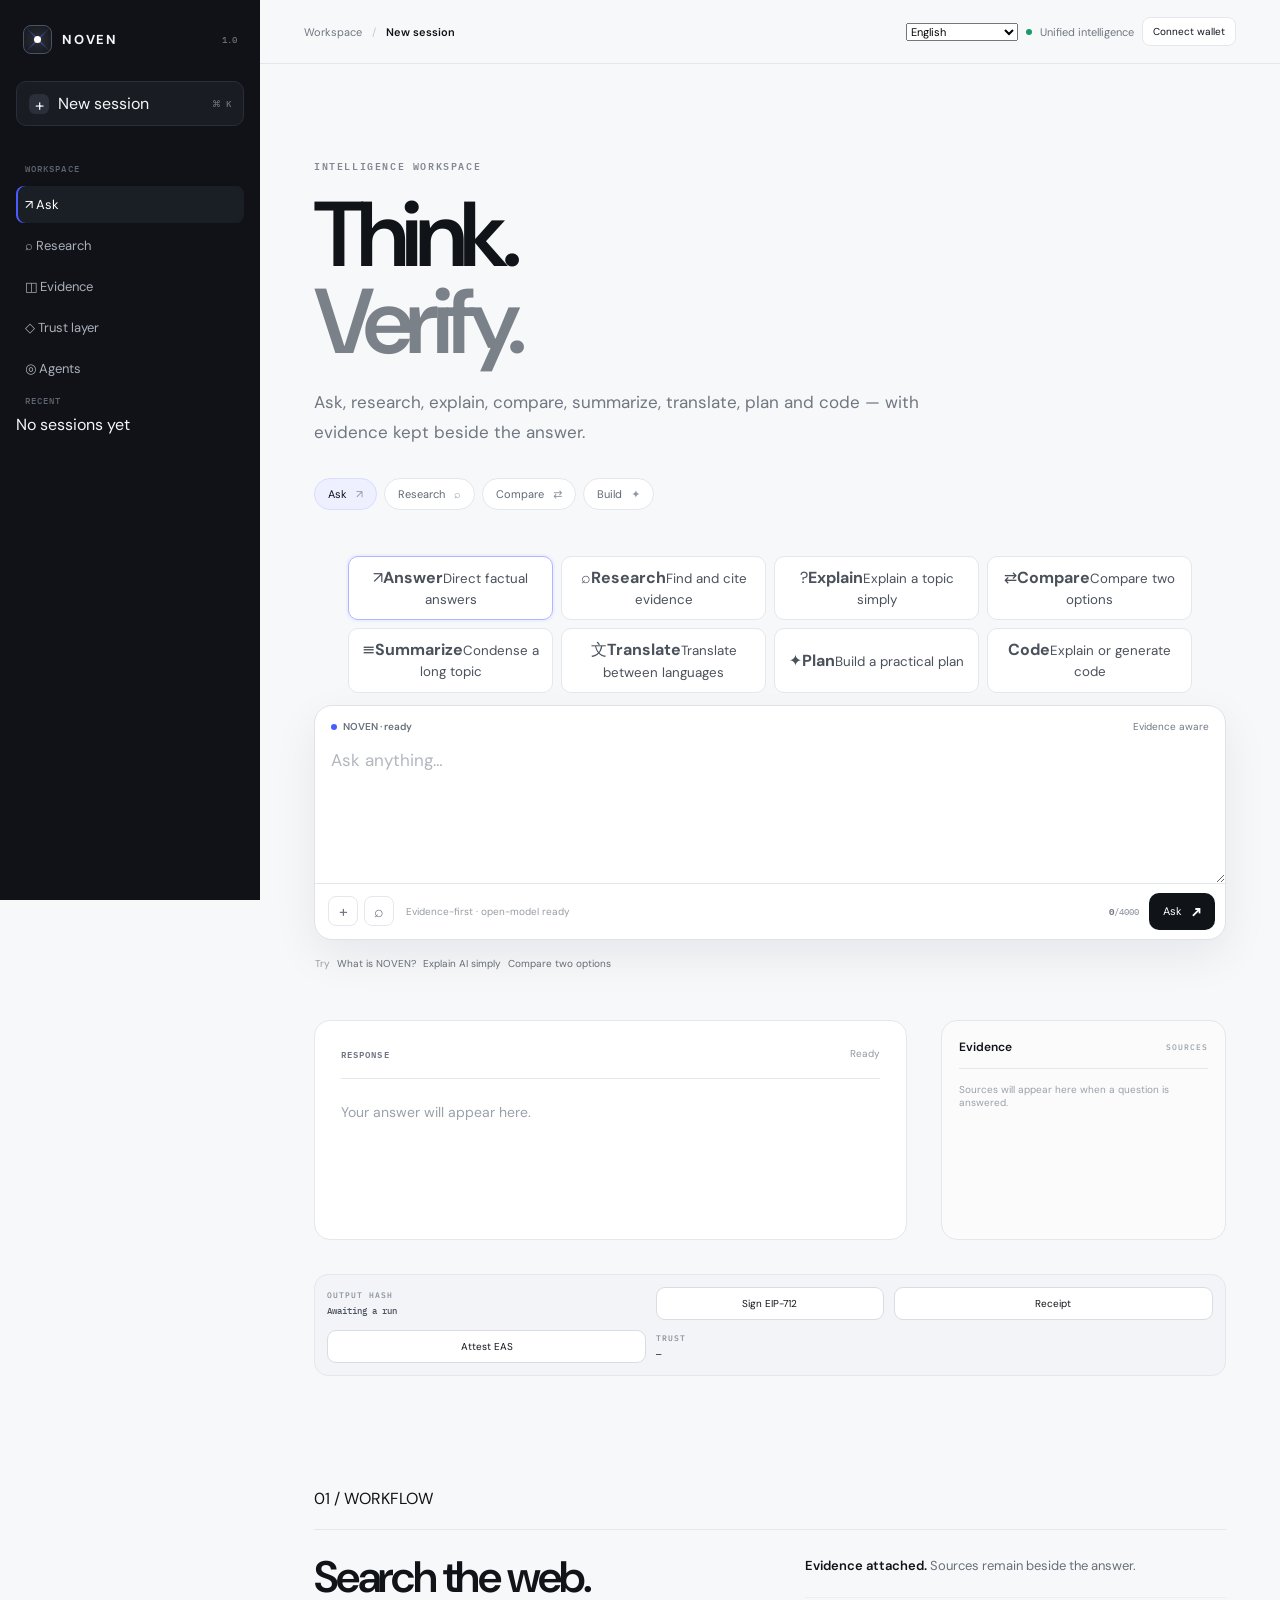
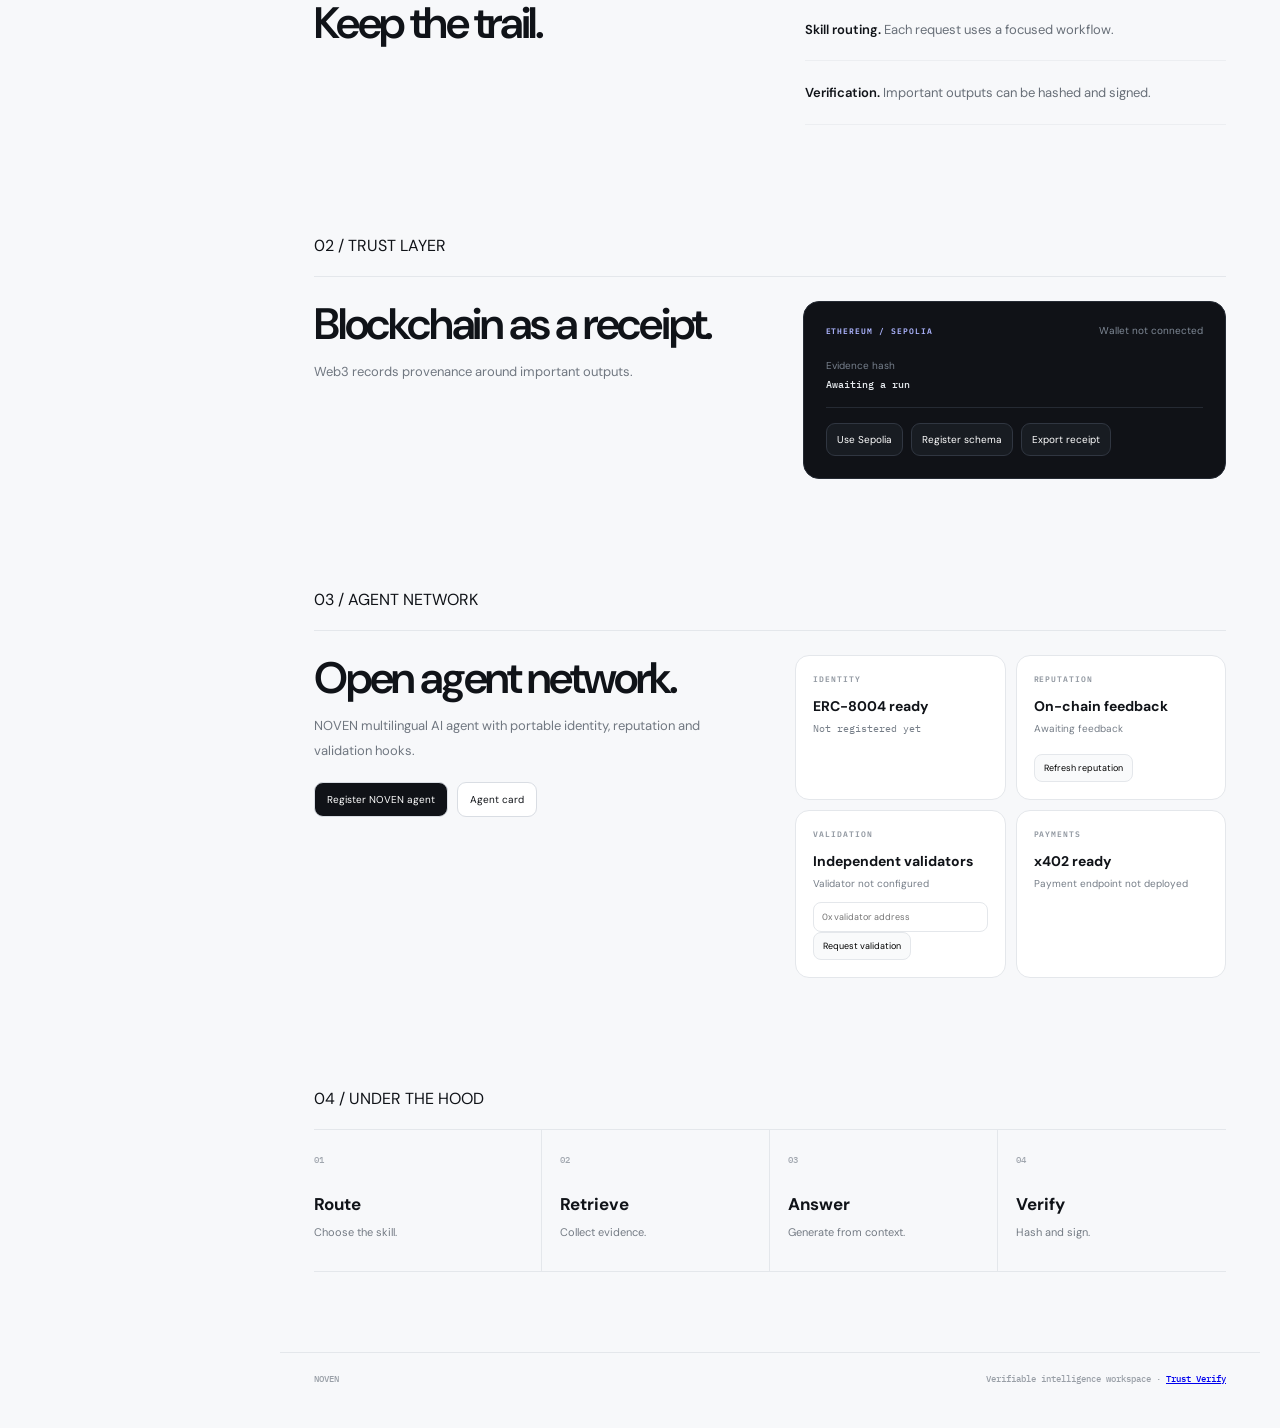
==== commit b547c972: "Bust NOVEN runtime cache after ASK fix" ====
--- a/ai/site/index.html
+++ b/ai/site/index.html
@@ -1 +1 @@
-<!doctype html><html lang="en" dir="ltr"><head><meta charset="utf-8"><meta name="viewport" content="width=device-width,initial-scale=1,viewport-fit=cover"><meta name="theme-color" content="#f7f8fa"><meta name="description" content="NOVEN — a multilingual verifiable intelligence workspace and AI agent network."><title>NOVEN — Verifiable Intelligence</title><link rel="preconnect" href="https://fonts.googleapis.com"><link rel="preconnect" href="https://fonts.gstatic.com" crossorigin><link href="https://fonts.googleapis.com/css2?family=DM+Sans:wght@400;500;600;700&family=IBM+Plex+Mono:wght@400;500;600&display=swap" rel="stylesheet"><link rel="stylesheet" href="styles.css?v=20260914-32"><style>.skill-rail{display:grid;grid-template-columns:repeat(4,minmax(0,1fr));gap:8px;max-width:980px;margin:0 auto 12px;padding:0 34px}.skill-pill{border:1px solid var(--line);background:#fff;color:#4a515b;border-radius:10px;padding:10px;cursor:pointer}.skill-pill.active{border-color:#aeb6ff;box-shadow:0 0 0 2px #eef0ff}@media(max-width:760px){.skill-rail{grid-template-columns:repeat(2,1fr);padding:0 24px}}</style></head><body><div class="app-shell"><aside class="sidebar"><div class="brand-row"><a class="brand" href="./"><span class="brand-mark" aria-hidden="true"><span></span></span><span class="brand-word">NOVEN</span></a><span class="version">1.0</span></div><button class="new-chat" type="button"><span class="plus">+</span><span>New session</span><kbd>⌘ K</kbd></button><nav class="side-nav"><span class="nav-caption">WORKSPACE</span><a class="nav-item active" href="#ask">↗ Ask</a><a class="nav-item" href="#research">⌕ Research</a><a class="nav-item" href="#evidence">◫ Evidence</a><a class="nav-item" href="#web3">◇ Trust layer</a><a class="nav-item" href="#agents">◎ Agents</a></nav><div class="history-block"><div class="nav-caption">RECENT</div><div class="history-list"><span class="history-empty">No sessions yet</span></div></div></aside><main class="main"><header class="topbar"><div class="crumb"><span>Workspace</span><b>/</b><strong>New session</strong></div><div class="top-actions"><span class="secure-dot"></span><span>Unified intelligence</span><button id="walletButton" type="button" class="wallet-button">Connect wallet</button></div></header><section class="hero" id="ask"><div class="eyebrow">INTELLIGENCE WORKSPACE</div><h1>Think.<br><span>Verify.</span></h1><p>Ask, research, explain, compare, summarize, translate, plan and code — with evidence kept beside the answer.</p><div class="mode-row"><button class="mode active" type="button" data-skill="answer">Ask <span>↗</span></button><button class="mode" type="button" data-skill="research">Research <span>⌕</span></button><button class="mode" type="button" data-skill="compare">Compare <span>⇄</span></button><button class="mode" type="button" data-skill="plan">Build <span>✦</span></button></div></section><section class="composer-wrap"><div id="skillHost"></div><form id="chatForm" class="composer"><div class="composer-head"><span class="model-chip"><span class="model-dot"></span>NOVEN · Unified runtime</span><span class="context-chip">Evidence aware</span></div><textarea id="question" maxlength="4000" placeholder="Ask anything…" required></textarea><div class="composer-footer"><div class="composer-tools"><button type="button" class="tool-button" id="attachButton">+</button><button type="button" class="tool-button" id="searchButton">⌕</button><span class="helper">Evidence-first · open-model ready</span></div><div class="send-side"><span class="counter"><b id="charCount">0</b>/4000</span><button id="send" type="submit" class="send-button"><span>Ask</span><b>↗</b></button></div></div></form><div class="suggestions"><span>Try</span><button type="button" class="suggestion" data-question="What is NOVEN?">What is NOVEN?</button><button type="button" class="suggestion" data-question="Explain artificial intelligence simply">Explain AI simply</button><button type="button" class="suggestion" data-question="Compare Kenya and Saudi Arabia for studying">Compare two options</button></div></section><section id="result" class="response-panel hidden" aria-live="polite"><div class="response-main"><div class="response-meta"><span class="label">RESPONSE</span><span>Ready</span></div><div id="answer" class="answer"></div></div><aside class="evidence" id="evidence"><div class="evidence-head"><span>Evidence</span><small id="evidenceState">SOURCES</small></div><div id="sources" class="sources"></div></aside><div class="verification-strip"><div><span class="verification-label">OUTPUT HASH</span><code id="verificationHash">Awaiting a run</code></div><button id="verifyWalletButton" type="button">Sign EIP-712</button><button id="downloadReceiptButton" type="button">Receipt</button><button id="anchorButton" type="button">Attest EAS</button><div><span class="verification-label">TRUST</span><code id="verificationSignature">—</code></div></div></section><section id="research" class="section-block"><div class="section-kicker">01 / WORKFLOW</div><div class="section-layout"><div><h2>Search the web.<br>Keep the trail.</h2></div><div class="principles"><p><strong>Evidence attached.</strong> Sources remain beside the answer.</p><p><strong>Skill routing.</strong> Each request uses a focused workflow.</p><p><strong>Verification.</strong> Important outputs can be hashed and signed.</p></div></div></section><section id="web3" class="web3-section"><div class="section-kicker">02 / TRUST LAYER</div><div class="web3-grid"><div><h2>Blockchain as a receipt.</h2><p>Web3 records provenance around important outputs.</p></div><div class="web3-card"><div class="web3-top"><span class="chain-pill">ETHEREUM / SEPOLIA</span><span id="web3Status">Wallet not connected</span></div><div class="web3-line"><span>Evidence hash</span><code id="web3Hash">Awaiting a run</code></div><div class="web3-actions"><button id="sepoliaButton" type="button">Use Sepolia</button><button id="registerSchemaButton" type="button">Register schema</button><button id="downloadReceiptButton2" type="button">Export receipt</button></div></div></div></section><section id="agents" class="agent-section"><div class="section-kicker">03 / AGENT NETWORK</div><div class="agent-layout"><div><h2>Open agent network.</h2><p class="agent-intro">NOVEN multilingual AI agent with portable identity, reputation and validation hooks.</p><div class="agent-actions"><button id="registerAgentButton" type="button">Register NOVEN agent</button><a class="agent-link" href="agent-card.json" target="_blank" rel="noopener">Agent card</a></div></div><div class="agent-grid"><div class="agent-card"><span class="agent-label">IDENTITY</span><strong id="agentIdentityStatus">ERC-8004 ready</strong><code id="agentIdValue">Not registered yet</code></div><div class="agent-card"><span class="agent-label">REPUTATION</span><strong>On-chain feedback</strong><span id="agentReputationStatus">Awaiting feedback</span><button id="refreshReputationButton" type="button">Refresh reputation</button></div><div class="agent-card"><span class="agent-label">VALIDATION</span><strong>Independent validators</strong><span id="agentValidationStatus">Validator not configured</span><input id="validatorAddress" placeholder="0x validator address"><button id="requestValidationButton" type="button">Request validation</button></div><div class="agent-card"><span class="agent-label">PAYMENTS</span><strong>x402 ready</strong><span id="x402StatusText">Payment endpoint not deployed</span></div></div></div></section><section id="system" class="system-section"><div class="section-kicker">04 / UNDER THE HOOD</div><div class="system-grid"><div><div class="system-number">01</div><h3>Route</h3><p>Choose the skill.</p></div><div><div class="system-number">02</div><h3>Retrieve</h3><p>Collect evidence.</p></div><div><div class="system-number">03</div><h3>Answer</h3><p>Generate from context.</p></div><div><div class="system-number">04</div><h3>Verify</h3><p>Hash and sign.</p></div></div></section><footer><span>NOVEN</span><span>Verifiable intelligence workspace · <a href="trust.html">Trust Verify</a></span></footer></main></div><script src="app-config.js?v=20260914-32"></script><script src="settings.js?v=20260914-32"></script><script src="i18n-safe.js?v=20260914-32"></script><script src="BOOT.js?v=20260914-32"></script></body></html>+<!doctype html><html lang="en" dir="ltr"><head><meta charset="utf-8"><meta name="viewport" content="width=device-width,initial-scale=1,viewport-fit=cover"><meta name="theme-color" content="#f7f8fa"><meta name="description" content="NOVEN — a multilingual verifiable intelligence workspace and AI agent network."><title>NOVEN — Verifiable Intelligence</title><link rel="preconnect" href="https://fonts.googleapis.com"><link rel="preconnect" href="https://fonts.gstatic.com" crossorigin><link href="https://fonts.googleapis.com/css2?family=DM+Sans:wght@400;500;600;700&family=IBM+Plex+Mono:wght@400;500;600&display=swap" rel="stylesheet"><link rel="stylesheet" href="styles.css?v=20260914-43"><style>.skill-rail{display:grid;grid-template-columns:repeat(4,minmax(0,1fr));gap:8px;max-width:980px;margin:0 auto 12px;padding:0 34px}.skill-pill{border:1px solid var(--line);background:#fff;color:#4a515b;border-radius:10px;padding:10px;cursor:pointer}.skill-pill.active{border-color:#aeb6ff;box-shadow:0 0 0 2px #eef0ff}@media(max-width:760px){.skill-rail{grid-template-columns:repeat(2,1fr);padding:0 24px}}</style></head><body><div class="app-shell"><aside class="sidebar"><div class="brand-row"><a class="brand" href="./"><span class="brand-mark" aria-hidden="true"><span></span></span><span class="brand-word">NOVEN</span></a><span class="version">1.0</span></div><button class="new-chat" type="button"><span class="plus">+</span><span>New session</span><kbd>⌘ K</kbd></button><nav class="side-nav"><span class="nav-caption">WORKSPACE</span><a class="nav-item active" href="#ask">↗ Ask</a><a class="nav-item" href="#research">⌕ Research</a><a class="nav-item" href="#evidence">◫ Evidence</a><a class="nav-item" href="#web3">◇ Trust layer</a><a class="nav-item" href="#agents">◎ Agents</a></nav><div class="history-block"><div class="nav-caption">RECENT</div><div class="history-list"><span class="history-empty">No sessions yet</span></div></div></aside><main class="main"><header class="topbar"><div class="crumb"><span>Workspace</span><b>/</b><strong>New session</strong></div><div class="top-actions"><span class="secure-dot"></span><span>Unified intelligence</span><button id="walletButton" type="button" class="wallet-button">Connect wallet</button></div></header><section class="hero" id="ask"><div class="eyebrow">INTELLIGENCE WORKSPACE</div><h1>Think.<br><span>Verify.</span></h1><p>Ask, research, explain, compare, summarize, translate, plan and code — with evidence kept beside the answer.</p><div class="mode-row"><button class="mode active" type="button" data-skill="answer">Ask <span>↗</span></button><button class="mode" type="button" data-skill="research">Research <span>⌕</span></button><button class="mode" type="button" data-skill="compare">Compare <span>⇄</span></button><button class="mode" type="button" data-skill="plan">Build <span>✦</span></button></div></section><section class="composer-wrap"><div id="skillHost"></div><form id="chatForm" class="composer"><div class="composer-head"><span class="model-chip"><span class="model-dot"></span>NOVEN · Unified runtime</span><span class="context-chip">Evidence aware</span></div><textarea id="question" maxlength="4000" placeholder="Ask anything…" required></textarea><div class="composer-footer"><div class="composer-tools"><button type="button" class="tool-button" id="attachButton">+</button><button type="button" class="tool-button" id="searchButton">⌕</button><span class="helper">Evidence-first · open-model ready</span></div><div class="send-side"><span class="counter"><b id="charCount">0</b>/4000</span><button id="send" type="submit" class="send-button"><span>Ask</span><b>↗</b></button></div></div></form><div class="suggestions"><span>Try</span><button type="button" class="suggestion" data-question="What is NOVEN?">What is NOVEN?</button><button type="button" class="suggestion" data-question="Explain artificial intelligence simply">Explain AI simply</button><button type="button" class="suggestion" data-question="Compare Kenya and Saudi Arabia for studying">Compare two options</button></div></section><section id="result" class="response-panel hidden" aria-live="polite"><div class="response-main"><div class="response-meta"><span class="label">RESPONSE</span><span>Ready</span></div><div id="answer" class="answer"></div></div><aside class="evidence" id="evidence"><div class="evidence-head"><span>Evidence</span><small id="evidenceState">SOURCES</small></div><div id="sources" class="sources"></div></aside><div class="verification-strip"><div><span class="verification-label">OUTPUT HASH</span><code id="verificationHash">Awaiting a run</code></div><button id="verifyWalletButton" type="button">Sign EIP-712</button><button id="downloadReceiptButton" type="button">Receipt</button><button id="anchorButton" type="button">Attest EAS</button><div><span class="verification-label">TRUST</span><code id="verificationSignature">—</code></div></div></section><section id="research" class="section-block"><div class="section-kicker">01 / WORKFLOW</div><div class="section-layout"><div><h2>Search the web.<br>Keep the trail.</h2></div><div class="principles"><p><strong>Evidence attached.</strong> Sources remain beside the answer.</p><p><strong>Skill routing.</strong> Each request uses a focused workflow.</p><p><strong>Verification.</strong> Important outputs can be hashed and signed.</p></div></div></section><section id="web3" class="web3-section"><div class="section-kicker">02 / TRUST LAYER</div><div class="web3-grid"><div><h2>Blockchain as a receipt.</h2><p>Web3 records provenance around important outputs.</p></div><div class="web3-card"><div class="web3-top"><span class="chain-pill">ETHEREUM / SEPOLIA</span><span id="web3Status">Wallet not connected</span></div><div class="web3-line"><span>Evidence hash</span><code id="web3Hash">Awaiting a run</code></div><div class="web3-actions"><button id="sepoliaButton" type="button">Use Sepolia</button><button id="registerSchemaButton" type="button">Register schema</button><button id="downloadReceiptButton2" type="button">Export receipt</button></div></div></div></section><section id="agents" class="agent-section"><div class="section-kicker">03 / AGENT NETWORK</div><div class="agent-layout"><div><h2>Open agent network.</h2><p class="agent-intro">NOVEN multilingual AI agent with portable identity, reputation and validation hooks.</p><div class="agent-actions"><button id="registerAgentButton" type="button">Register NOVEN agent</button><a class="agent-link" href="agent-card.json" target="_blank" rel="noopener">Agent card</a></div></div><div class="agent-grid"><div class="agent-card"><span class="agent-label">IDENTITY</span><strong id="agentIdentityStatus">ERC-8004 ready</strong><code id="agentIdValue">Not registered yet</code></div><div class="agent-card"><span class="agent-label">REPUTATION</span><strong>On-chain feedback</strong><span id="agentReputationStatus">Awaiting feedback</span><button id="refreshReputationButton" type="button">Refresh reputation</button></div><div class="agent-card"><span class="agent-label">VALIDATION</span><strong>Independent validators</strong><span id="agentValidationStatus">Validator not configured</span><input id="validatorAddress" placeholder="0x validator address"><button id="requestValidationButton" type="button">Request validation</button></div><div class="agent-card"><span class="agent-label">PAYMENTS</span><strong>x402 ready</strong><span id="x402StatusText">Payment endpoint not deployed</span></div></div></div></section><section id="system" class="system-section"><div class="section-kicker">04 / UNDER THE HOOD</div><div class="system-grid"><div><div class="system-number">01</div><h3>Route</h3><p>Choose the skill.</p></div><div><div class="system-number">02</div><h3>Retrieve</h3><p>Collect evidence.</p></div><div><div class="system-number">03</div><h3>Answer</h3><p>Generate from context.</p></div><div><div class="system-number">04</div><h3>Verify</h3><p>Hash and sign.</p></div></section><footer><span>NOVEN</span><span>Verifiable intelligence workspace · <a href="trust.html">Trust Verify</a></span></footer></main></div><script src="app-config.js?v=20260914-43"></script><script src="settings.js?v=20260914-43"></script><script src="i18n-safe.js?v=20260914-43"></script><script src="BOOT.js?v=20260914-43"></script></body></html>
